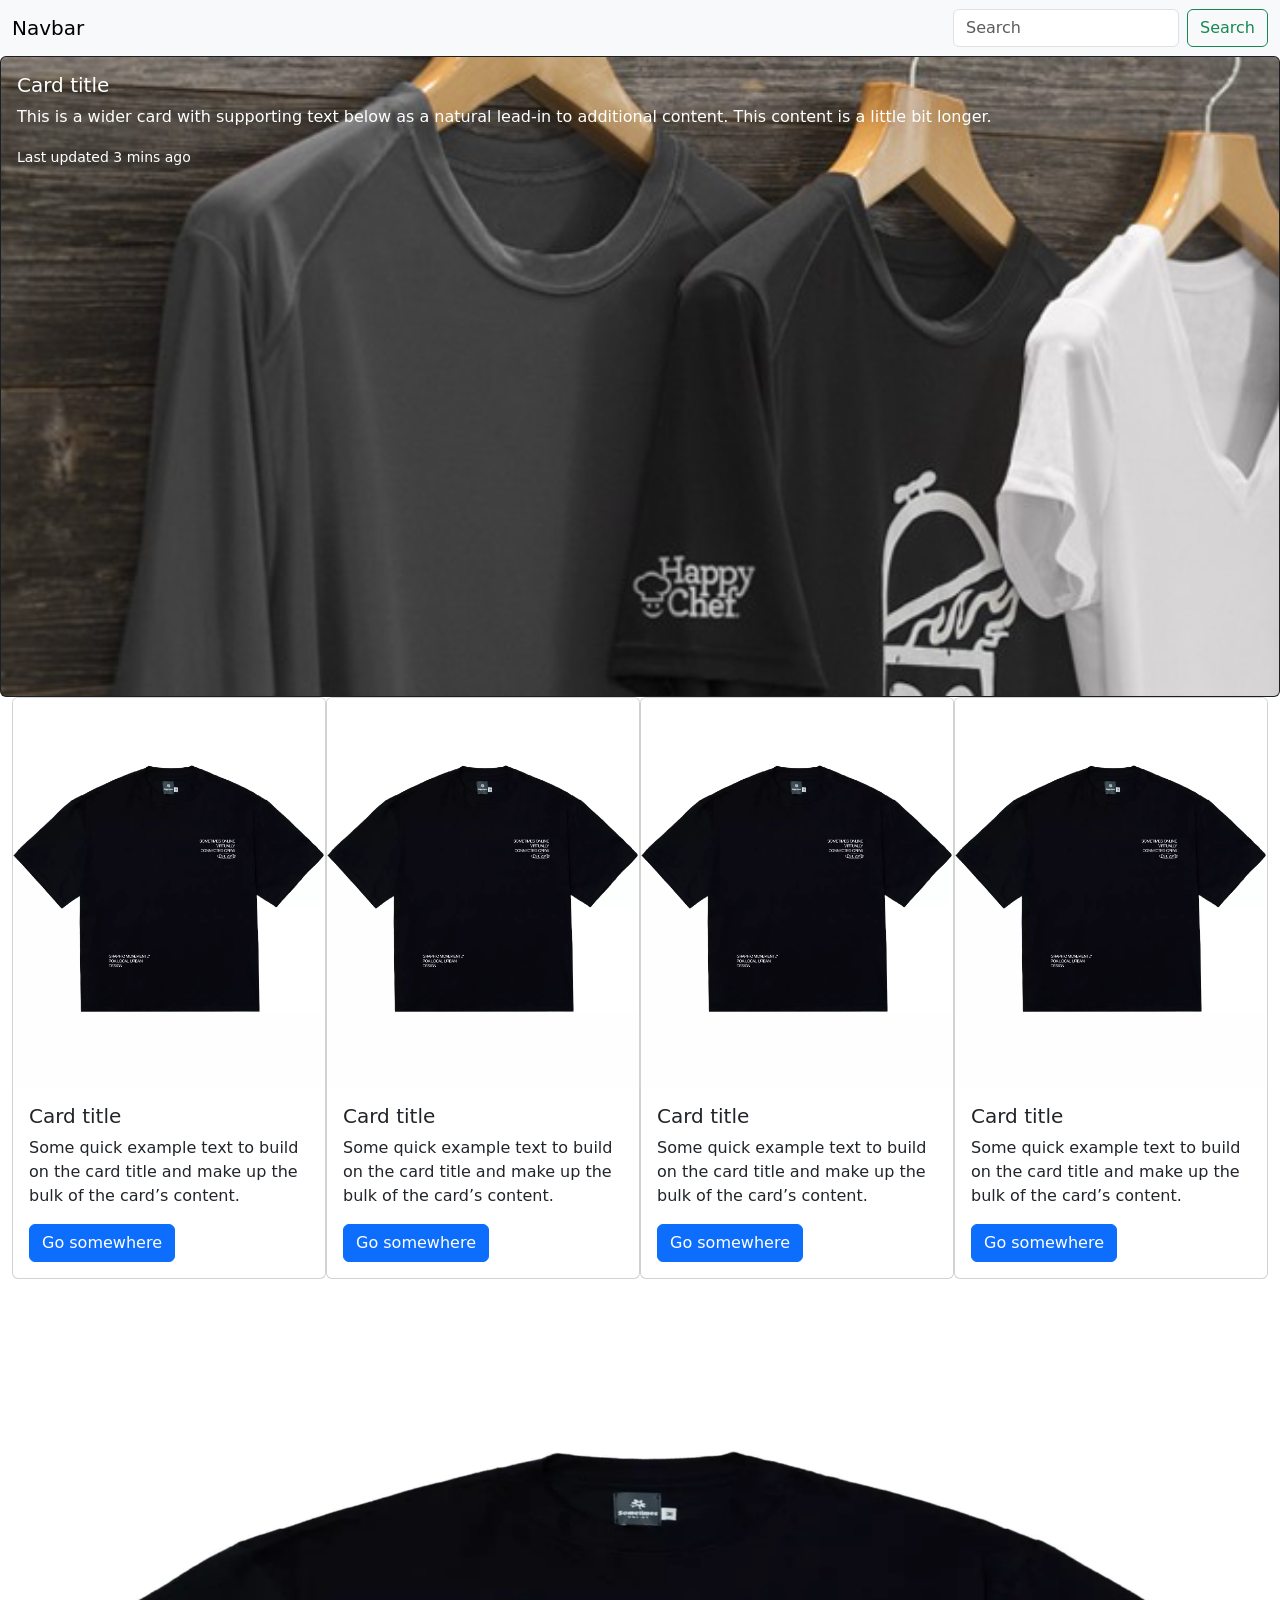
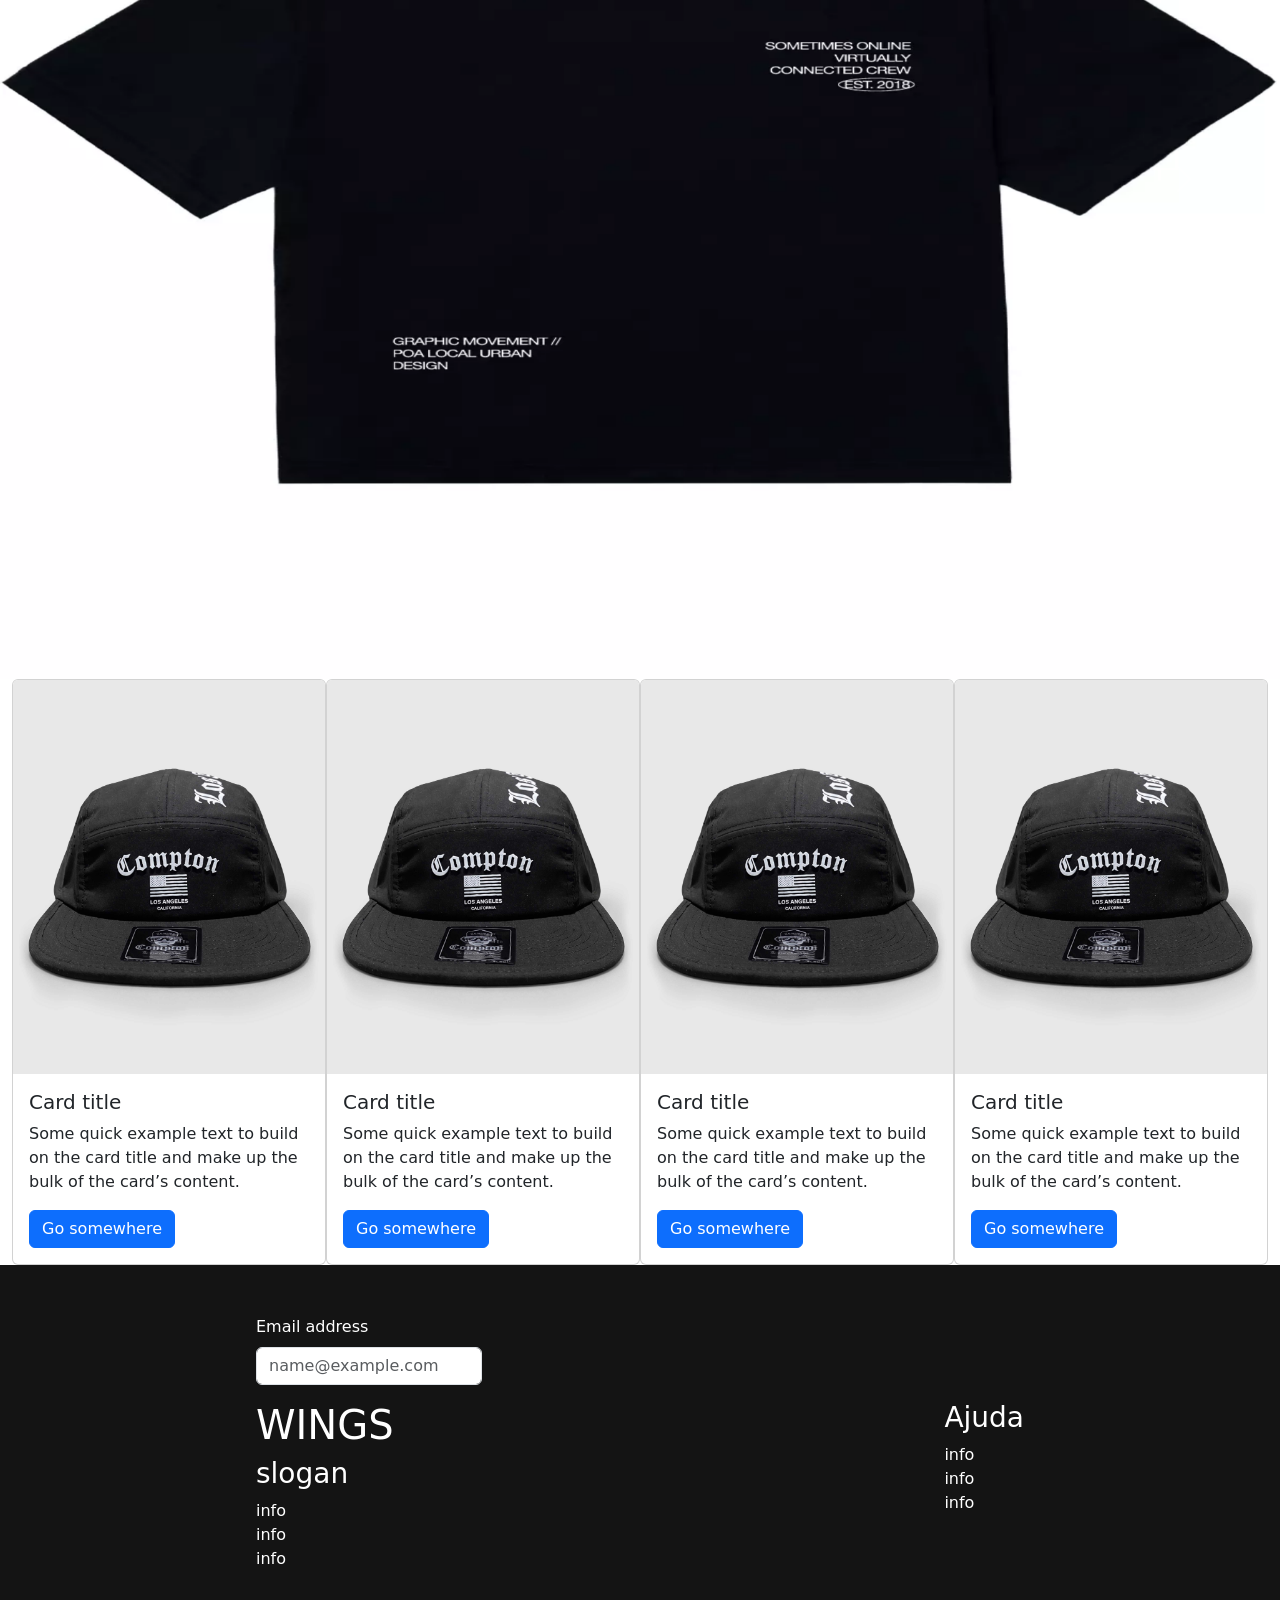
==== index.html @ 53adf004 "Rename html/index.html to index.html" ====
<!DOCTYPE html>
<html lang="pt-br">
<head>
    <meta charset="UTF-8">
    <meta name="viewport" content="width=device-width, initial-scale=1.0">
    <link rel="stylesheet" href="/css/bootstrap.css">
    <link rel="stylesheet" href="/css/styles.css">
    <script src="https://cdn.jsdelivr.net/npm/bootstrap@5.3.3/dist/js/bootstrap.bundle.min.js" defer></script>
    <title>Wings</title>

</head>

<body>

<!--NAVBAR-->
<nav class="navbar bg-body-tertiary">
  <div class="container-fluid">
    <a class="navbar-brand">Navbar</a>
    <form class="d-flex" role="search">
      <input class="form-control me-2" type="search" placeholder="Search" aria-label="Search"/>
      <button class="btn btn-outline-success" type="submit">Search</button>
    </form>
  </div>
</nav>

<main>
<!--BANNER-->
<div class="card text-bg-dark">
  <img src="img/banner.jpg" class="card-img" alt="...">
  <div class="card-img-overlay">
    <h5 class="card-title">Card title</h5>
    <p class="card-text">This is a wider card with supporting text below as a natural lead-in to additional content. This content is a little bit longer.</p>
    <p class="card-text"><small>Last updated 3 mins ago</small></p>
  </div>
</div>

<!--CARDS DOS PRODUTOS-->
<div class="container-fluid">

  <div class="card produto" style="width: 18rem;">
    <img src="img/camiseta.webp" class="card-img-top" alt="...">
    <div class="card-body">
      <h5 class="card-title">Card title</h5>
      <p class="card-text">Some quick example text to build on the card title and make up the bulk of the card’s content.</p>
      <a href="#" class="btn btn-primary">Go somewhere</a>
    </div>
  </div>

  <div class="card produto" style="width: 18rem;">
    <img src="img/camiseta.webp" class="card-img-top" alt="...">
    <div class="card-body">
      <h5 class="card-title">Card title</h5>
      <p class="card-text">Some quick example text to build on the card title and make up the bulk of the card’s content.</p>
      <a href="#" class="btn btn-primary">Go somewhere</a>
    </div>
  </div>

  <div class="card produto" style="width: 18rem;">
    <img src="img/camiseta.webp" class="card-img-top" alt="...">
    <div class="card-body">
      <h5 class="card-title">Card title</h5>
      <p class="card-text">Some quick example text to build on the card title and make up the bulk of the card’s content.</p>
      <a href="#" class="btn btn-primary">Go somewhere</a>
    </div>
  </div>

  <div class="card produto" style="width: 18rem;">
    <img src="img/camiseta.webp" class="card-img-top" alt="...">
    <div class="card-body">
      <h5 class="card-title">Card title</h5>
      <p class="card-text">Some quick example text to build on the card title and make up the bulk of the card’s content.</p>
      <a href="#" class="btn btn-primary">Go somewhere</a>
    </div>
  </div>


</div>

<!--CARROSSEL DE IMAGENS-->
<div id="carouselExampleAutoplaying" class="carousel slide" data-bs-ride="carousel">
  <div class="carousel-inner">
    <div class="carousel-item active">
      <img src="img/camiseta.webp" class="d-block w-100 img-car" alt="...">
    </div>
    <div class="carousel-item">
      <img src="img/camiseta.webp" class="d-block w-100 img-car" alt="...">
    </div>
    <div class="carousel-item">
      <img src="img/camiseta.webp" class="d-block w-100 img-car" alt="...">
    </div>
  </div>
  <button class="carousel-control-prev" type="button" data-bs-target="#carouselExampleAutoplaying" data-bs-slide="prev">
    <span class="carousel-control-prev-icon" aria-hidden="true"></span>
    <span class="visually-hidden">Previous</span>
  </button>
  <button class="carousel-control-next" type="button" data-bs-target="#carouselExampleAutoplaying" data-bs-slide="next">
    <span class="carousel-control-next-icon" aria-hidden="true"></span>
    <span class="visually-hidden">Next</span>
  </button>
</div>

<!--CARDS DOS PRODUTOS-->
<div class="container-fluid">

  <div class="card produto" style="width: 18rem;">
    <img src="img/bone.jpg" class="card-img-top" alt="...">
    <div class="card-body">
      <h5 class="card-title">Card title</h5>
      <p class="card-text">Some quick example text to build on the card title and make up the bulk of the card’s content.</p>
      <a href="#" class="btn btn-primary">Go somewhere</a>
    </div>
  </div>

  <div class="card produto" style="width: 18rem;">
    <img src="img/bone.jpg" class="card-img-top" alt="...">
    <div class="card-body">
      <h5 class="card-title">Card title</h5>
      <p class="card-text">Some quick example text to build on the card title and make up the bulk of the card’s content.</p>
      <a href="#" class="btn btn-primary">Go somewhere</a>
    </div>
  </div>

  <div class="card produto" style="width: 18rem;">
    <img src="img/bone.jpg" class="card-img-top" alt="...">
    <div class="card-body">
      <h5 class="card-title">Card title</h5>
      <p class="card-text">Some quick example text to build on the card title and make up the bulk of the card’s content.</p>
      <a href="#" class="btn btn-primary">Go somewhere</a>
    </div>
  </div>

  <div class="card produto" style="width: 18rem;">
    <img src="img/bone.jpg" class="card-img-top" alt="...">
    <div class="card-body">
      <h5 class="card-title">Card title</h5>
      <p class="card-text">Some quick example text to build on the card title and make up the bulk of the card’s content.</p>
      <a href="#" class="btn btn-primary">Go somewhere</a>
    </div>
  </div>


</div>

</main>

<!--RODAPÉ-->
<footer>
  <div class="footer-container">

    <div class="mb-3 campo-email">
      <label for="exampleFormControlInput1" class="form-label">Email address</label>
      <input type="email" class="form-control" id="exampleFormControlInput1" placeholder="name@example.com">
    </div>
  </div>


  <div class="footer-container">

    <div class="footer-info">
      <h1>WINGS</h1>
      <h3>slogan</h3>
      <ul>
        <li>info</li>
        <li>info</li>
        <li>info</li>
     </ul>
   </div>

    <div class="footer-info">
      <h3>Ajuda</h3>
      <ul>
        <li>info</li>
        <li>info</li>
        <li>info</li>
      </ul>
    </div>
  </div>

</footer>

</body>
</html>
---- css/styles.css ----
body {
    display: flex;
    flex-direction: column;
}

main {
    flex: 1;
}

.container-fluid{
    display: flex;
    flex-wrap: wrap;
    justify-content: center;
}

.produto{
    min-width: 25%;
}

.carousel-inner{
    max-height: 600 px;
}

.img-car{
    width: 100%;
    max-height: 1000px;
}

footer{
    display: flex;
    flex-direction: column;
    background-color: rgb(20, 20, 20);
    color: rgb(255, 255, 255);
    padding: 50px 20%;
}

footer ul{
    list-style: none;
    padding: 0;
}

.footer-container{
    display: flex;
    flex-direction: row;
    justify-content: space-between;
}
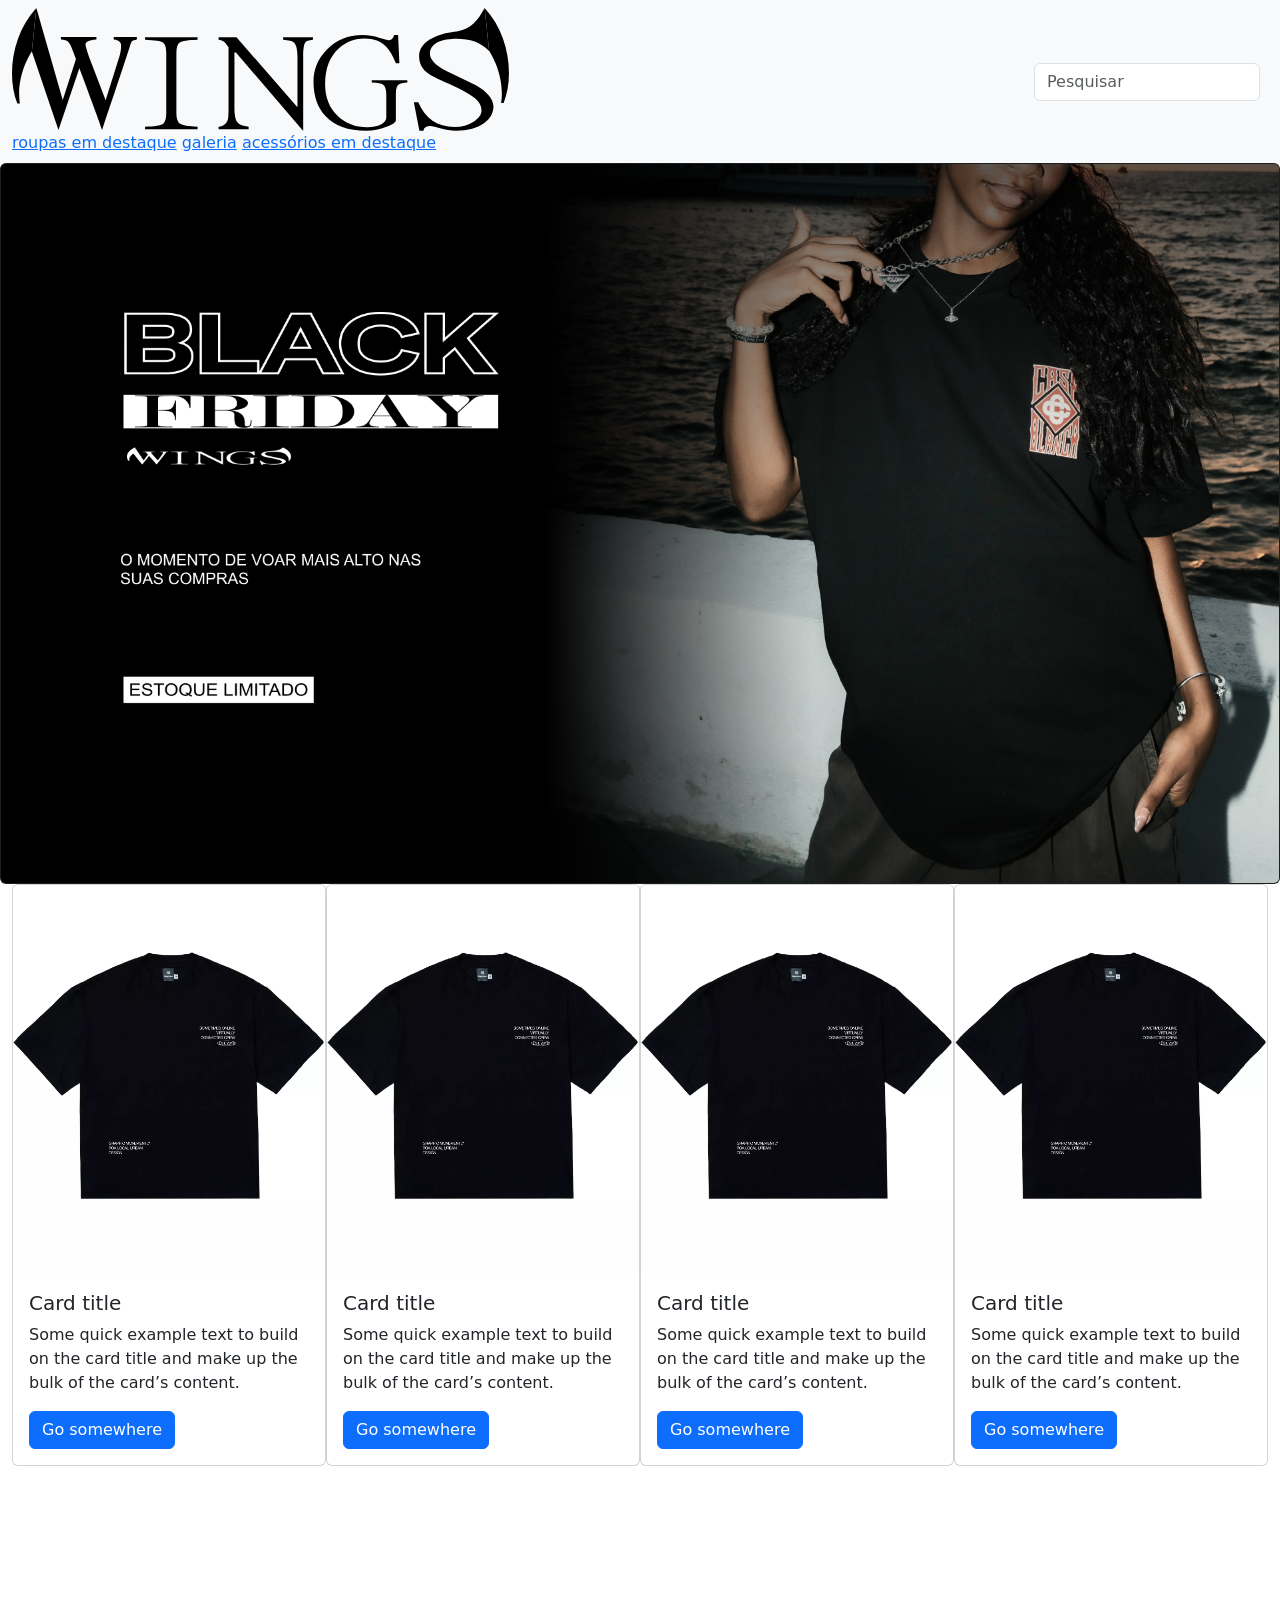
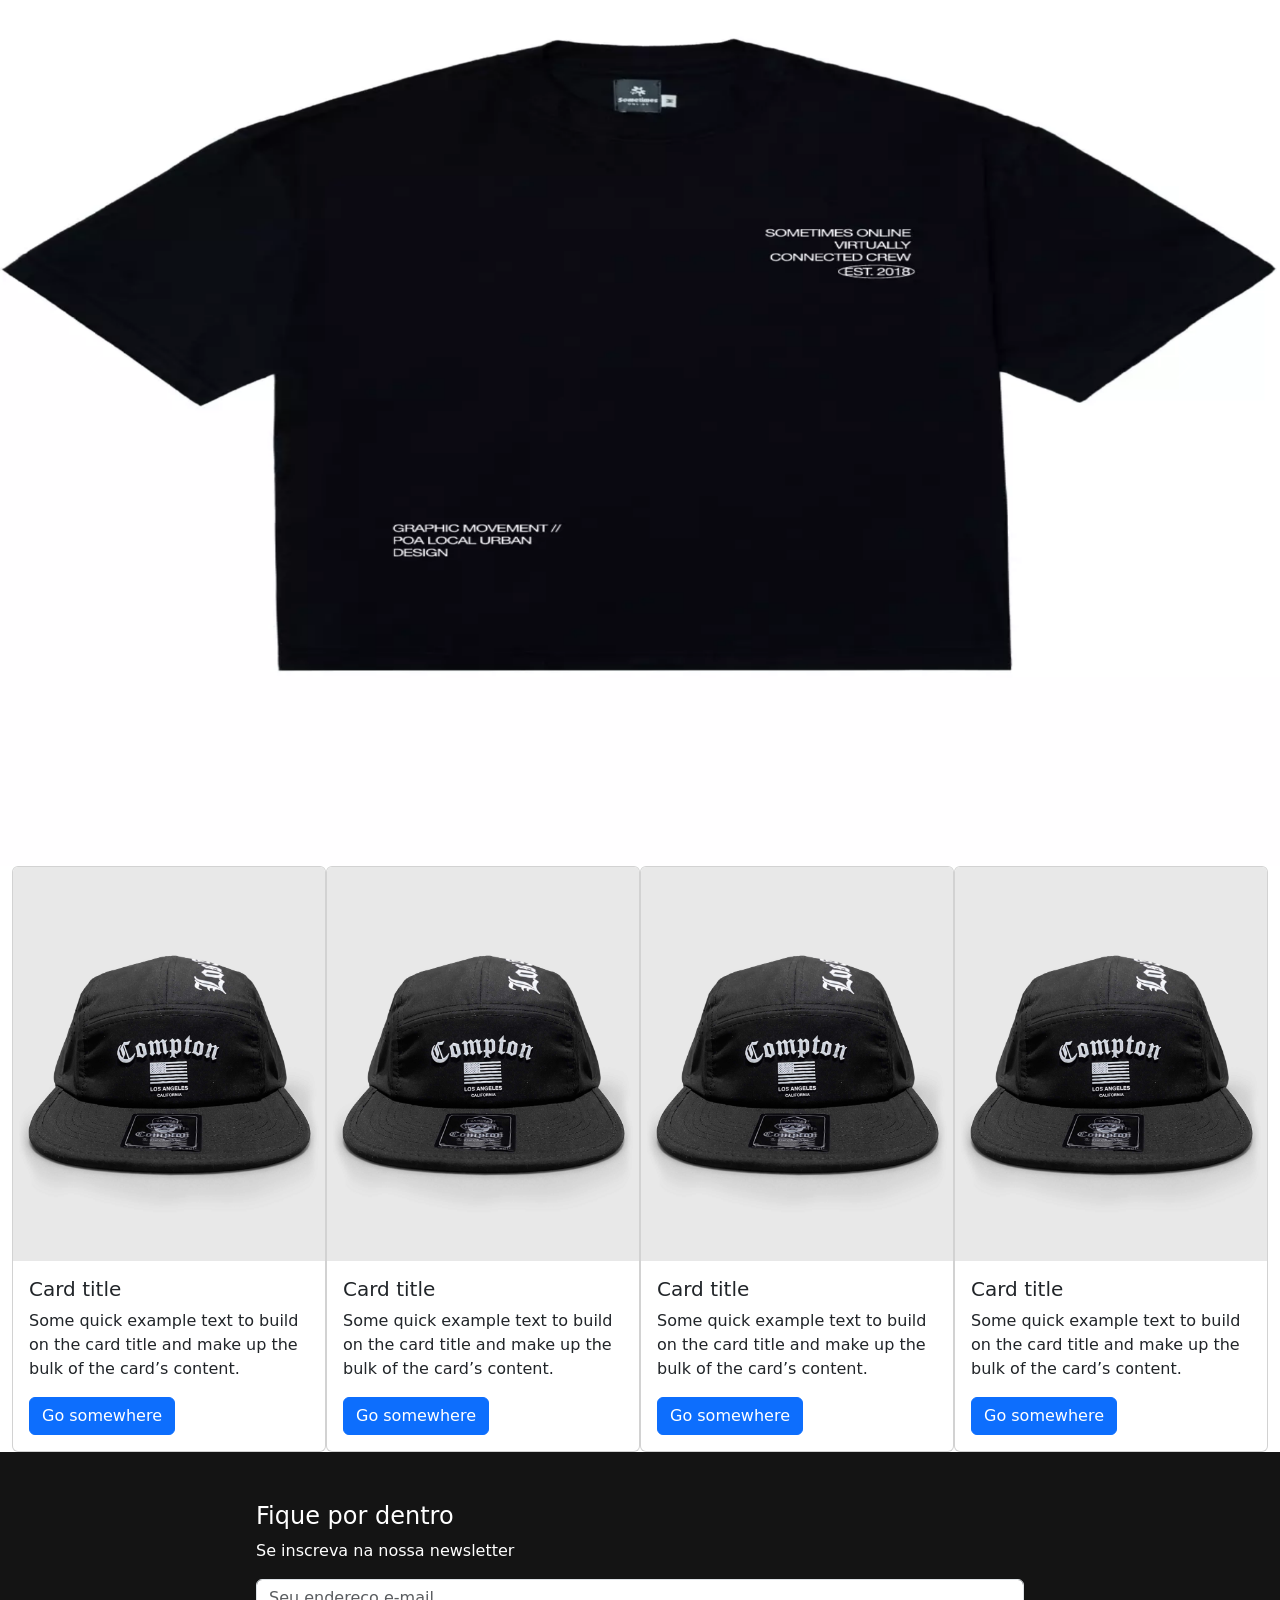
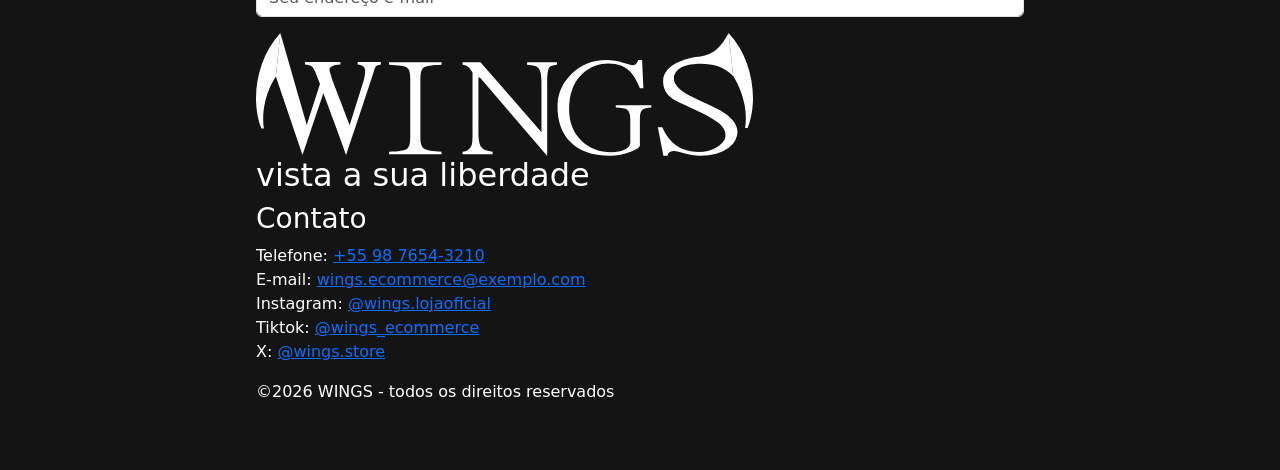
==== commit 904982dd: "Atualização da navbar, banner e rodapé" ====
--- a/index.html
+++ b/index.html
@@ -14,69 +14,81 @@
 
 <!--NAVBAR-->
 <nav class="navbar bg-body-tertiary">
-  <div class="container-fluid">
-    <a class="navbar-brand">Navbar</a>
+
+  <div class="container-fluid container-nav">
+
+    
+    <div class="nav-items">
+      <a href="index.html" class="logo-nav"><img src="img/wings-blogo.svg" alt="logo"></a>
+      <div class="nav-links">
+        <a href="#roupas">roupas em destaque</a>
+        <a href="#galeria">galeria</a>
+        <a href="#acessorios">acessórios em destaque</a>
+      </div>
+    </div>
+
     <form class="d-flex" role="search">
-      <input class="form-control me-2" type="search" placeholder="Search" aria-label="Search"/>
-      <button class="btn btn-outline-success" type="submit">Search</button>
+      <input class="form-control me-2 input-pesquisa" type="search" placeholder="Pesquisar" aria-label="Search"/>
     </form>
   </div>
+  
 </nav>
 
 <main>
+
 <!--BANNER-->
 <div class="card text-bg-dark">
   <img src="img/banner.jpg" class="card-img" alt="...">
   <div class="card-img-overlay">
-    <h5 class="card-title">Card title</h5>
-    <p class="card-text">This is a wider card with supporting text below as a natural lead-in to additional content. This content is a little bit longer.</p>
-    <p class="card-text"><small>Last updated 3 mins ago</small></p>
-  </div>
-</div>
-
-<!--CARDS DOS PRODUTOS-->
-<div class="container-fluid">
-
-  <div class="card produto" style="width: 18rem;">
-    <img src="img/camiseta.webp" class="card-img-top" alt="...">
-    <div class="card-body">
-      <h5 class="card-title">Card title</h5>
-      <p class="card-text">Some quick example text to build on the card title and make up the bulk of the card’s content.</p>
-      <a href="#" class="btn btn-primary">Go somewhere</a>
-    </div>
-  </div>
-
-  <div class="card produto" style="width: 18rem;">
-    <img src="img/camiseta.webp" class="card-img-top" alt="...">
-    <div class="card-body">
-      <h5 class="card-title">Card title</h5>
-      <p class="card-text">Some quick example text to build on the card title and make up the bulk of the card’s content.</p>
-      <a href="#" class="btn btn-primary">Go somewhere</a>
-    </div>
-  </div>
-
-  <div class="card produto" style="width: 18rem;">
-    <img src="img/camiseta.webp" class="card-img-top" alt="...">
-    <div class="card-body">
-      <h5 class="card-title">Card title</h5>
-      <p class="card-text">Some quick example text to build on the card title and make up the bulk of the card’s content.</p>
-      <a href="#" class="btn btn-primary">Go somewhere</a>
-    </div>
-  </div>
-
-  <div class="card produto" style="width: 18rem;">
-    <img src="img/camiseta.webp" class="card-img-top" alt="...">
-    <div class="card-body">
-      <h5 class="card-title">Card title</h5>
-      <p class="card-text">Some quick example text to build on the card title and make up the bulk of the card’s content.</p>
-      <a href="#" class="btn btn-primary">Go somewhere</a>
-    </div>
-  </div>
-
-
-</div>
+  </div>
+</div>
+
+<!--CARDS DAS ROUPAS-->
+<section class="roupas-destaque" id="roupas">
+<div class="container-fluid container-cards">
+
+  <div class="card produto" style="width: 18rem;">
+    <img src="img/camiseta.webp" class="card-img-top" alt="...">
+    <div class="card-body">
+      <h5 class="card-title">Card title</h5>
+      <p class="card-text">Some quick example text to build on the card title and make up the bulk of the card’s content.</p>
+      <a href="#" class="btn btn-primary">Go somewhere</a>
+    </div>
+  </div>
+
+  <div class="card produto" style="width: 18rem;">
+    <img src="img/camiseta.webp" class="card-img-top" alt="...">
+    <div class="card-body">
+      <h5 class="card-title">Card title</h5>
+      <p class="card-text">Some quick example text to build on the card title and make up the bulk of the card’s content.</p>
+      <a href="#" class="btn btn-primary">Go somewhere</a>
+    </div>
+  </div>
+
+  <div class="card produto" style="width: 18rem;">
+    <img src="img/camiseta.webp" class="card-img-top" alt="...">
+    <div class="card-body">
+      <h5 class="card-title">Card title</h5>
+      <p class="card-text">Some quick example text to build on the card title and make up the bulk of the card’s content.</p>
+      <a href="#" class="btn btn-primary">Go somewhere</a>
+    </div>
+  </div>
+
+  <div class="card produto" style="width: 18rem;">
+    <img src="img/camiseta.webp" class="card-img-top" alt="...">
+    <div class="card-body">
+      <h5 class="card-title">Card title</h5>
+      <p class="card-text">Some quick example text to build on the card title and make up the bulk of the card’s content.</p>
+      <a href="#" class="btn btn-primary">Go somewhere</a>
+    </div>
+  </div>
+
+
+</div>
+</section>
 
 <!--CARROSSEL DE IMAGENS-->
+<section class="carrossel" id="galeria">
 <div id="carouselExampleAutoplaying" class="carousel slide" data-bs-ride="carousel">
   <div class="carousel-inner">
     <div class="carousel-item active">
@@ -98,82 +110,90 @@
     <span class="visually-hidden">Next</span>
   </button>
 </div>
-
-<!--CARDS DOS PRODUTOS-->
-<div class="container-fluid">
-
-  <div class="card produto" style="width: 18rem;">
-    <img src="img/bone.jpg" class="card-img-top" alt="...">
-    <div class="card-body">
-      <h5 class="card-title">Card title</h5>
-      <p class="card-text">Some quick example text to build on the card title and make up the bulk of the card’s content.</p>
-      <a href="#" class="btn btn-primary">Go somewhere</a>
-    </div>
-  </div>
-
-  <div class="card produto" style="width: 18rem;">
-    <img src="img/bone.jpg" class="card-img-top" alt="...">
-    <div class="card-body">
-      <h5 class="card-title">Card title</h5>
-      <p class="card-text">Some quick example text to build on the card title and make up the bulk of the card’s content.</p>
-      <a href="#" class="btn btn-primary">Go somewhere</a>
-    </div>
-  </div>
-
-  <div class="card produto" style="width: 18rem;">
-    <img src="img/bone.jpg" class="card-img-top" alt="...">
-    <div class="card-body">
-      <h5 class="card-title">Card title</h5>
-      <p class="card-text">Some quick example text to build on the card title and make up the bulk of the card’s content.</p>
-      <a href="#" class="btn btn-primary">Go somewhere</a>
-    </div>
-  </div>
-
-  <div class="card produto" style="width: 18rem;">
-    <img src="img/bone.jpg" class="card-img-top" alt="...">
-    <div class="card-body">
-      <h5 class="card-title">Card title</h5>
-      <p class="card-text">Some quick example text to build on the card title and make up the bulk of the card’s content.</p>
-      <a href="#" class="btn btn-primary">Go somewhere</a>
-    </div>
-  </div>
-
-
-</div>
+</section>
+
+<!--CARDS DOS ACESSÓRIOS-->
+<section class="acessórios-destaque" id="acessorios">
+<div class="container-fluid container-cards">
+
+  <div class="card produto" style="width: 18rem;">
+    <img src="img/bone.jpg" class="card-img-top" alt="...">
+    <div class="card-body">
+      <h5 class="card-title">Card title</h5>
+      <p class="card-text">Some quick example text to build on the card title and make up the bulk of the card’s content.</p>
+      <a href="#" class="btn btn-primary">Go somewhere</a>
+    </div>
+  </div>
+
+  <div class="card produto" style="width: 18rem;">
+    <img src="img/bone.jpg" class="card-img-top" alt="...">
+    <div class="card-body">
+      <h5 class="card-title">Card title</h5>
+      <p class="card-text">Some quick example text to build on the card title and make up the bulk of the card’s content.</p>
+      <a href="#" class="btn btn-primary">Go somewhere</a>
+    </div>
+  </div>
+
+  <div class="card produto" style="width: 18rem;">
+    <img src="img/bone.jpg" class="card-img-top" alt="...">
+    <div class="card-body">
+      <h5 class="card-title">Card title</h5>
+      <p class="card-text">Some quick example text to build on the card title and make up the bulk of the card’s content.</p>
+      <a href="#" class="btn btn-primary">Go somewhere</a>
+    </div>
+  </div>
+
+  <div class="card produto" style="width: 18rem;">
+    <img src="img/bone.jpg" class="card-img-top" alt="...">
+    <div class="card-body">
+      <h5 class="card-title">Card title</h5>
+      <p class="card-text">Some quick example text to build on the card title and make up the bulk of the card’s content.</p>
+      <a href="#" class="btn btn-primary">Go somewhere</a>
+    </div>
+  </div>
+
+
+</div>
+</section>
 
 </main>
 
 <!--RODAPÉ-->
 <footer>
-  <div class="footer-container">
+  <div class="footer-container1" id="rodape">
+
+    <div class="footer-info">
+      <h4>Fique por dentro</h4>
+      <p>Se inscreva na nossa newsletter</p>
+    </div>
 
     <div class="mb-3 campo-email">
-      <label for="exampleFormControlInput1" class="form-label">Email address</label>
-      <input type="email" class="form-control" id="exampleFormControlInput1" placeholder="name@example.com">
-    </div>
-  </div>
-
-
-  <div class="footer-container">
+      <input type="email" class="form-control input-email" id="exampleFormControlInput1" placeholder="Seu endereço e-mail">
+    </div>
+  </div>
+
+
+  <div class="footer-container2">
 
     <div class="footer-info">
-      <h1>WINGS</h1>
-      <h3>slogan</h3>
-      <ul>
-        <li>info</li>
-        <li>info</li>
-        <li>info</li>
-     </ul>
+      <img src="img/wings-wlogo.svg" alt="logo" class="logo-footer">
+      <h2 class="footer-slogan">vista a sua liberdade</h2>
    </div>
 
     <div class="footer-info">
-      <h3>Ajuda</h3>
-      <ul>
-        <li>info</li>
-        <li>info</li>
-        <li>info</li>
+      <h3>Contato</h3>
+      <ul class="lista-contato">
+        <li>Telefone: <a href="#rodape">+55 98 7654-3210</a></li>
+        <li>E-mail: <a href="#rodape">wings.ecommerce@exemplo.com</a></li>
+        <li>Instagram: <a href="#rodape">@wings.lojaoficial</a></li>
+        <li>Tiktok: <a href="#rodape">@wings_ecommerce</a></li>
+        <li>X: <a href="#rodape">@wings.store</a></li>
       </ul>
     </div>
+  </div>
+
+  <div class="footer-container3">
+    <p> &copy;2026 WINGS - todos os direitos reservados</p>
   </div>
 
 </footer>
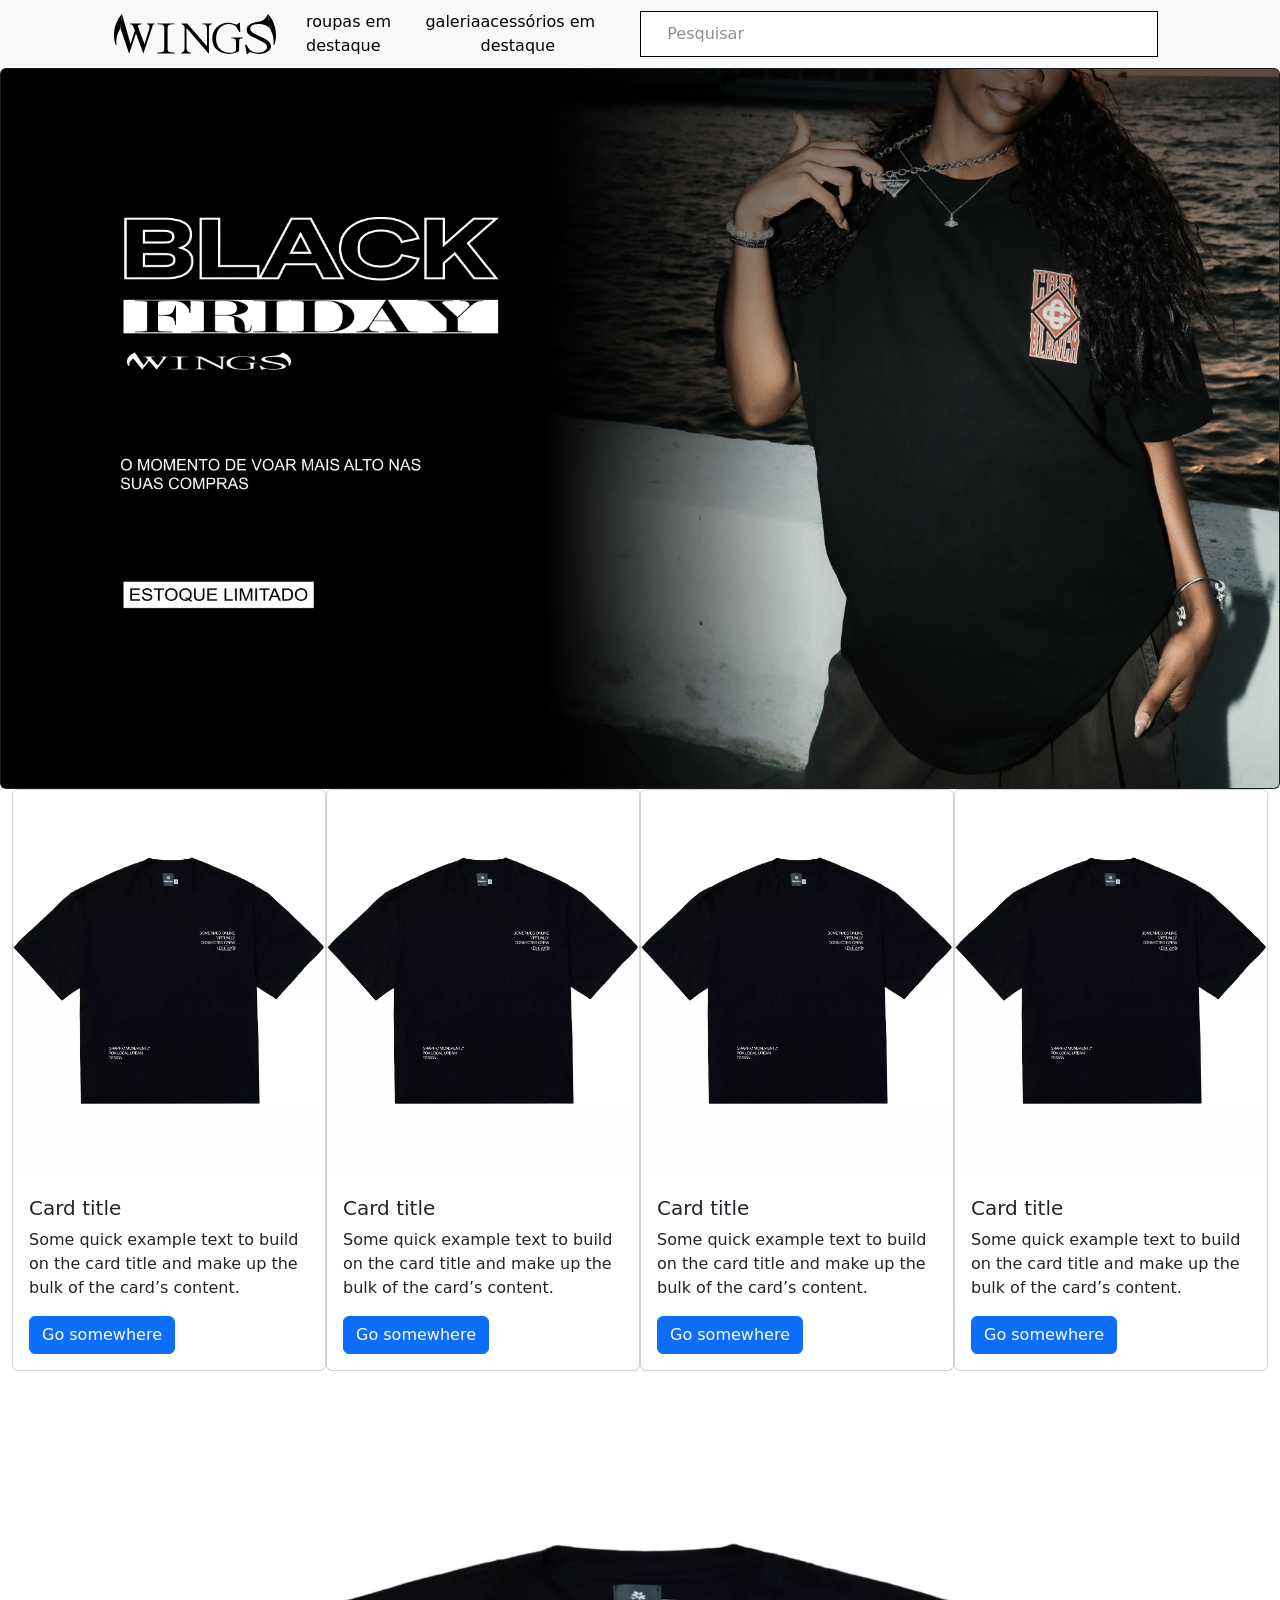
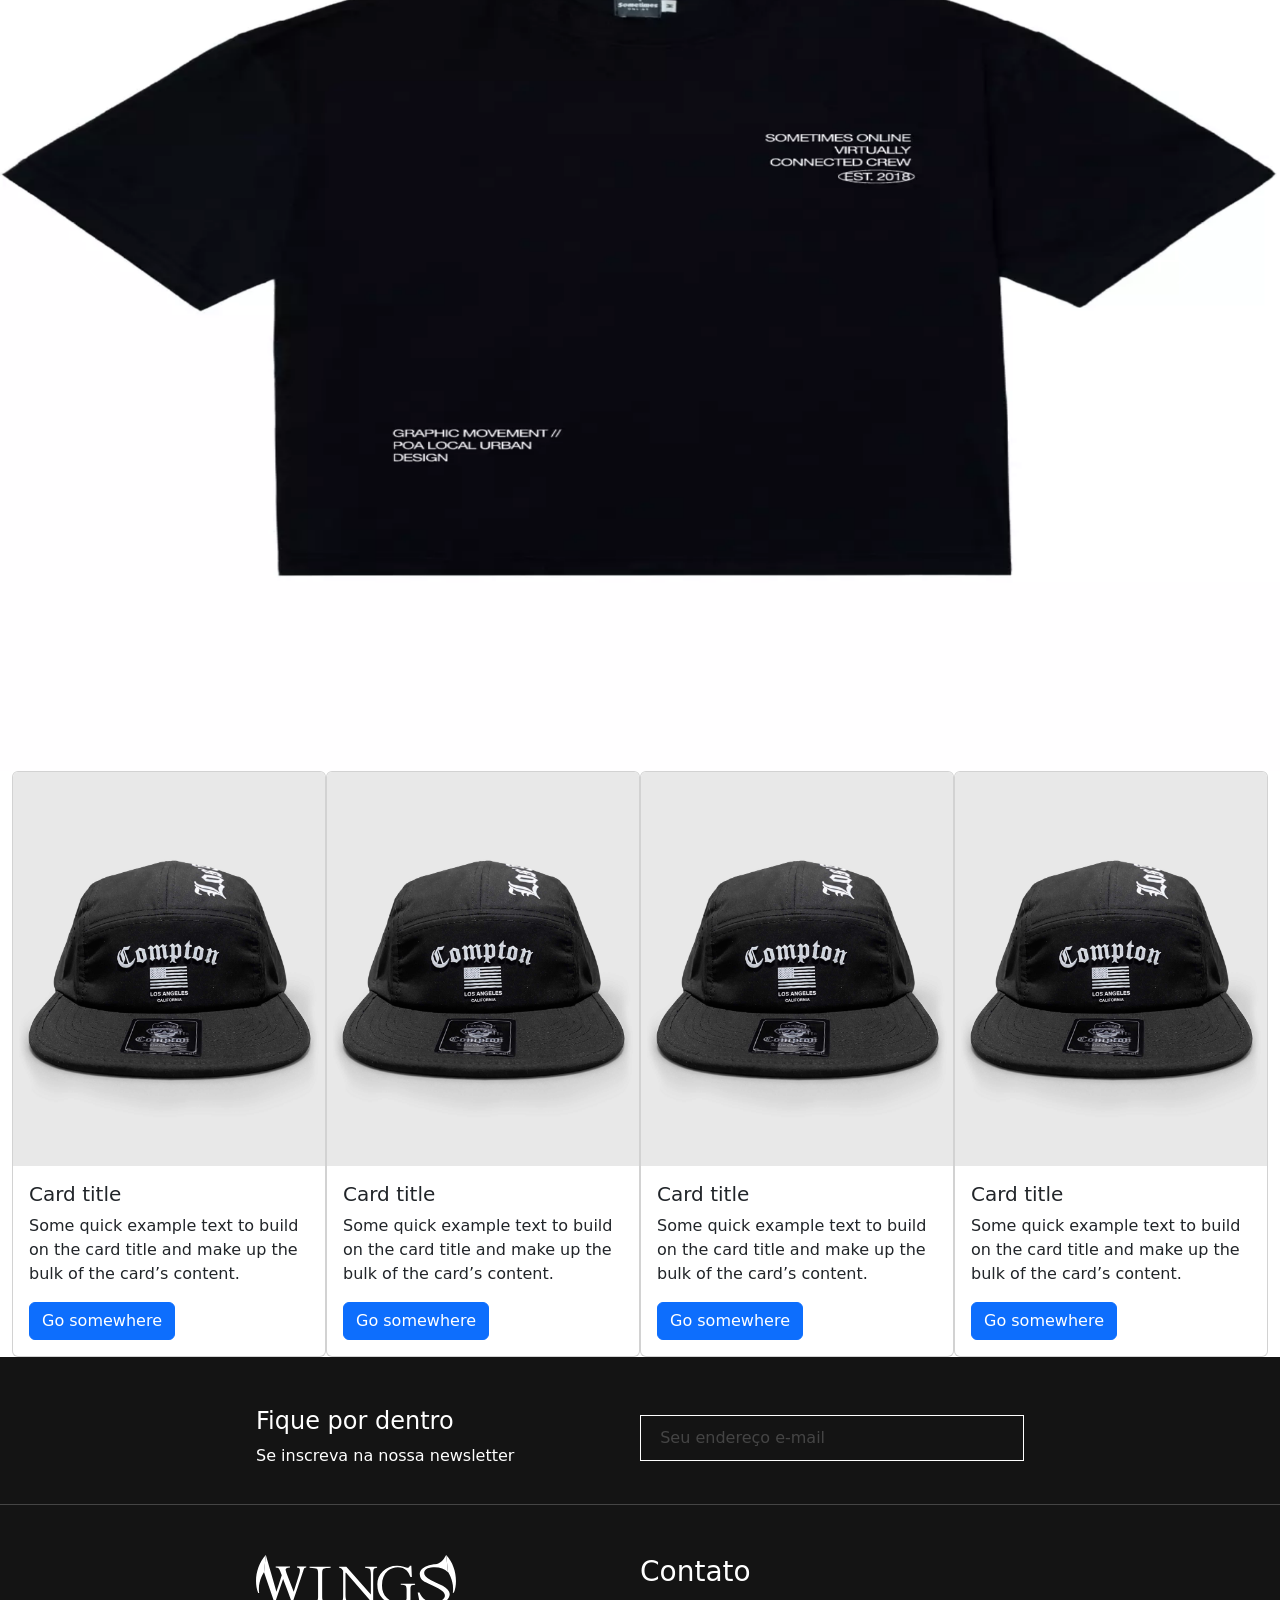
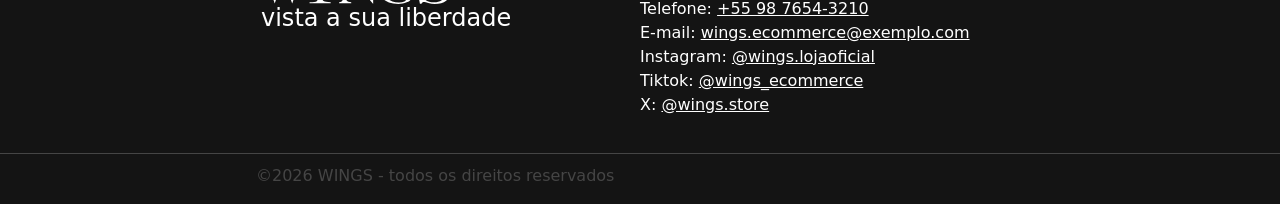
==== commit 93e3dae7: "Fix HTML encoding issues in index.html" ====
--- a/index.html
+++ b/index.html
@@ -3,8 +3,8 @@
 <head>
     <meta charset="UTF-8">
     <meta name="viewport" content="width=device-width, initial-scale=1.0">
-    <link rel="stylesheet" href="/css/bootstrap.css">
-    <link rel="stylesheet" href="/css/styles.css">
+    <link rel="stylesheet" href="css/bootstrap.css">
+    <link rel="stylesheet" href="css/styles.css">
     <script src="https://cdn.jsdelivr.net/npm/bootstrap@5.3.3/dist/js/bootstrap.bundle.min.js" defer></script>
     <title>Wings</title>
 
--- a/css/styles.css
+++ b/css/styles.css
@@ -7,7 +7,63 @@
     flex: 1;
 }
 
-.container-fluid{
+.navbar{
+    padding: 10px 8%;
+}
+
+.logo-nav{
+    height: 40px;
+}
+
+.container-nav{
+    display: flex;
+    flex-direction: row;
+    justify-content: space-between;
+}
+
+.navbar form{
+    min-width: 50%;
+}
+
+.input-pesquisa{
+    background-color: #FFFF;
+    color: #000000;
+    border: solid 1px #000000;
+    border-radius: 0px;
+    padding: 10px 5%;
+}
+
+.input-pesquisa::placeholder{
+    color: #8f8f8f
+}
+
+.logo-nav img{
+    height: 100%;
+    margin: 0px 30px 0px 0px;
+}
+
+.nav-items{
+    display: flex;
+    flex-direction: row;
+    flex-wrap: wrap;
+    align-items: center;
+    justify-content:left;
+    width: 50%;
+}
+
+.nav-links{
+    display: flex;
+    flex-direction: row;
+    justify-content: space-between;
+    width: 60%;
+}
+
+.nav-links a{
+    color: #000000;
+    text-decoration: none;
+}
+
+.container-cards{
     display: flex;
     flex-wrap: wrap;
     justify-content: center;
@@ -29,9 +85,8 @@
 footer{
     display: flex;
     flex-direction: column;
-    background-color: rgb(20, 20, 20);
-    color: rgb(255, 255, 255);
-    padding: 50px 20%;
+    background-color: #141414;
+    color:#FFFF;
 }
 
 footer ul{
@@ -39,8 +94,67 @@
     padding: 0;
 }
 
-.footer-container{
+.footer-container1{
     display: flex;
     flex-direction: row;
+    flex-wrap: wrap;
     justify-content: space-between;
-}+    width: 100%;
+    padding: 50px 20% 20px 20%;
+    border-bottom: solid 1px #454545;
+}
+
+.footer-info{
+    width: 50%;
+    min-width: 240px;
+}
+
+.campo-email{
+    display: flex;
+    flex-direction: column;
+    justify-content: center;
+    width: 50%;
+    min-width: 240px;
+}
+
+.footer-container2{
+    display: flex;
+    flex-direction: row;
+    flex-wrap: wrap;
+    justify-content: space-between;
+    width: 100%;
+    padding: 50px 20% 20px 20%;
+    border-bottom: solid 1px #454545;
+}
+
+.logo-footer{
+    width: 200px;
+}
+
+.footer-slogan{
+    font-weight: lighter;
+    font-size: 24px;
+    padding-left: 5px;
+}
+
+.lista-contato a{
+    color: #FFFF;
+}
+
+.footer-container3{
+    width: 100%;
+    padding: 10px 20% 0px;
+    color: #454545;
+}
+
+.input-email{
+    background-color: #141414;
+    color: #FFFF;
+    border: solid 1px #FFFF;
+    border-radius: 0px;
+    padding: 10px 5%;
+}
+
+.input-email::placeholder{
+    color: #454545
+}
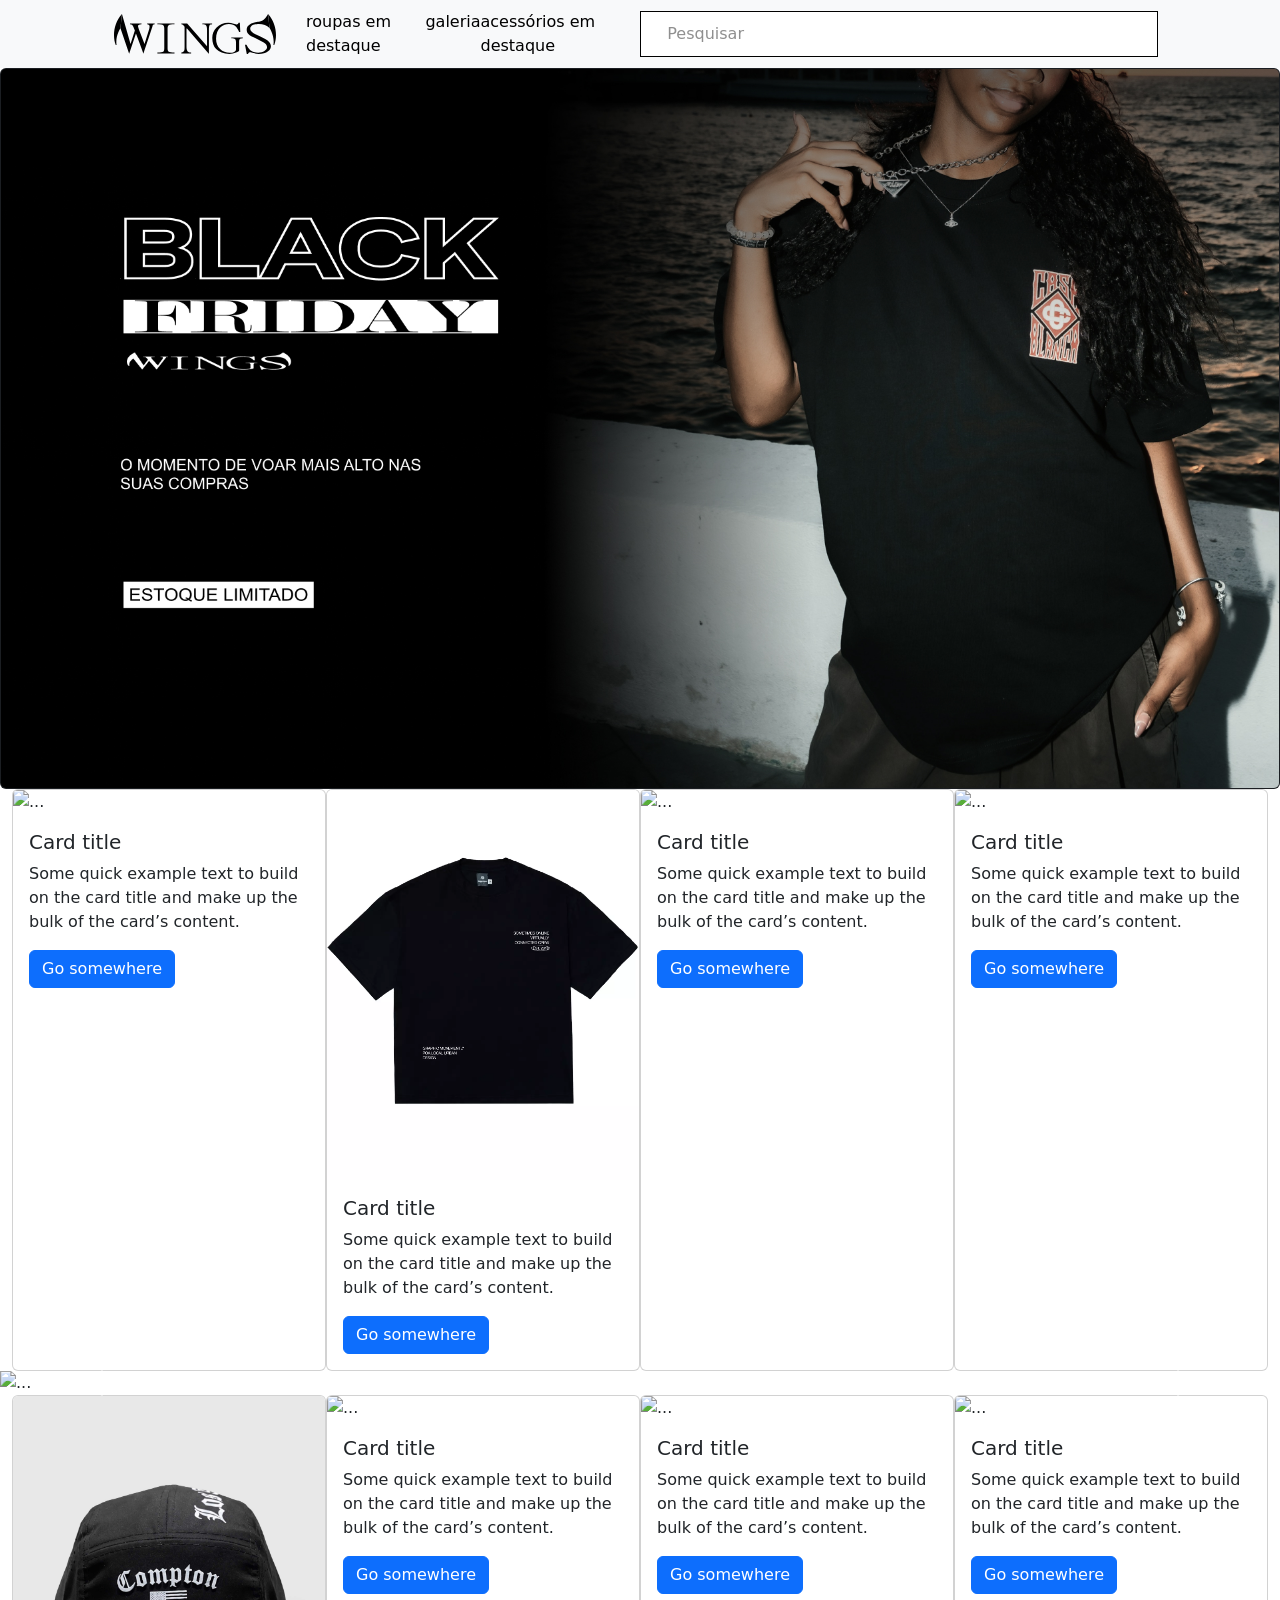
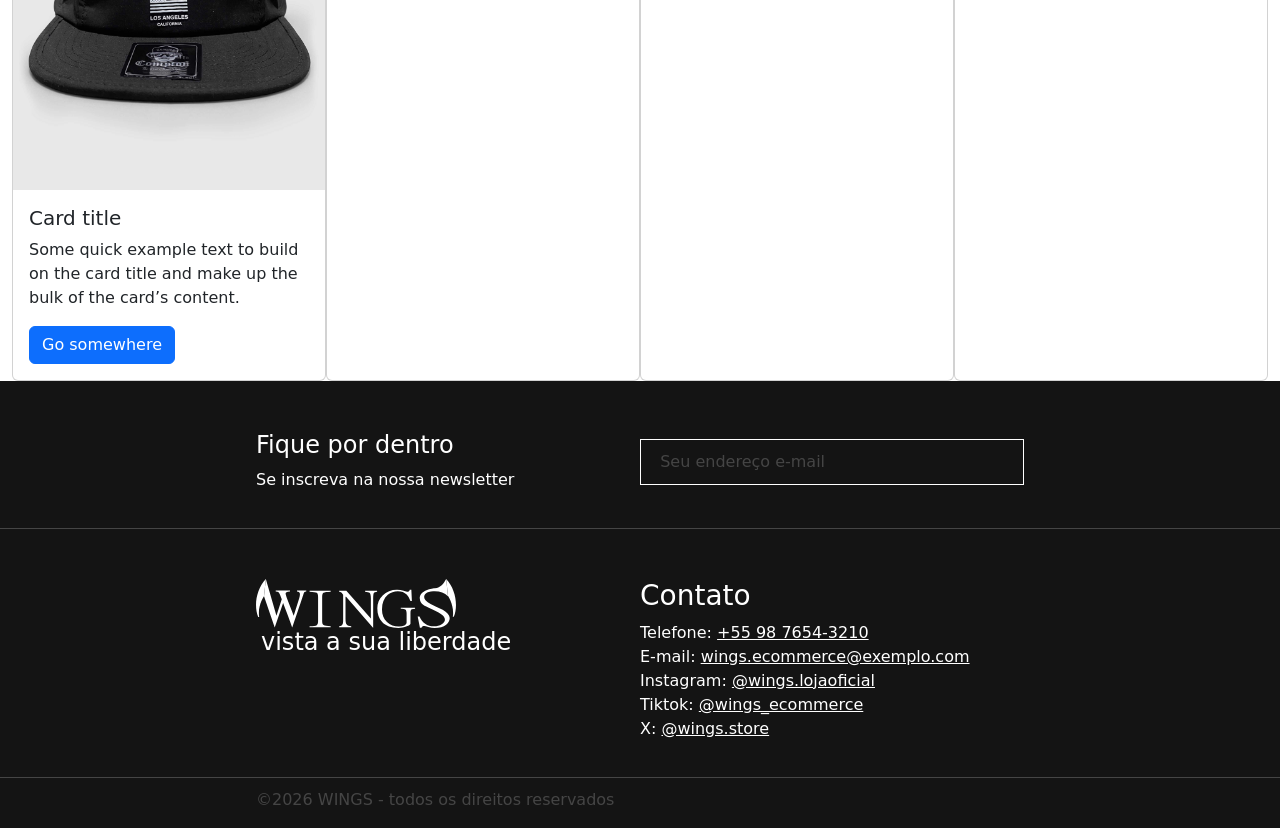
==== commit 417a082f: "adicionar novas imagens e produtos Updated product images and added new items to the clothing and ac" ====
--- a/index.html
+++ b/index.html
@@ -3,8 +3,8 @@
 <head>
     <meta charset="UTF-8">
     <meta name="viewport" content="width=device-width, initial-scale=1.0">
-    <link rel="stylesheet" href="css/bootstrap.css">
-    <link rel="stylesheet" href="css/styles.css">
+    <link rel="stylesheet" href="/css/bootstrap.css">
+    <link rel="stylesheet" href="/css/styles.css">
     <script src="https://cdn.jsdelivr.net/npm/bootstrap@5.3.3/dist/js/bootstrap.bundle.min.js" defer></script>
     <title>Wings</title>
 
@@ -48,6 +48,15 @@
 <div class="container-fluid container-cards">
 
   <div class="card produto" style="width: 18rem;">
+    <img src="img/calcas.jpg" class="card-img-top" alt="...">
+    <div class="card-body">
+      <h5 class="card-title">Card title</h5>
+      <p class="card-text">Some quick example text to build on the card title and make up the bulk of the card’s content.</p>
+      <a href="#" class="btn btn-primary">Go somewhere</a>
+    </div>
+  </div>
+
+  <div class="card produto" style="width: 18rem;">
     <img src="img/camiseta.webp" class="card-img-top" alt="...">
     <div class="card-body">
       <h5 class="card-title">Card title</h5>
@@ -57,25 +66,16 @@
   </div>
 
   <div class="card produto" style="width: 18rem;">
-    <img src="img/camiseta.webp" class="card-img-top" alt="...">
-    <div class="card-body">
-      <h5 class="card-title">Card title</h5>
-      <p class="card-text">Some quick example text to build on the card title and make up the bulk of the card’s content.</p>
-      <a href="#" class="btn btn-primary">Go somewhere</a>
-    </div>
-  </div>
-
-  <div class="card produto" style="width: 18rem;">
-    <img src="img/camiseta.webp" class="card-img-top" alt="...">
-    <div class="card-body">
-      <h5 class="card-title">Card title</h5>
-      <p class="card-text">Some quick example text to build on the card title and make up the bulk of the card’s content.</p>
-      <a href="#" class="btn btn-primary">Go somewhere</a>
-    </div>
-  </div>
-
-  <div class="card produto" style="width: 18rem;">
-    <img src="img/camiseta.webp" class="card-img-top" alt="...">
+    <img src="img/shorts.jpg" class="card-img-top" alt="...">
+    <div class="card-body">
+      <h5 class="card-title">Card title</h5>
+      <p class="card-text">Some quick example text to build on the card title and make up the bulk of the card’s content.</p>
+      <a href="#" class="btn btn-primary">Go somewhere</a>
+    </div>
+  </div>
+
+  <div class="card produto" style="width: 18rem;">
+    <img src="img/camiseta2.webp" class="card-img-top" alt="...">
     <div class="card-body">
       <h5 class="card-title">Card title</h5>
       <p class="card-text">Some quick example text to build on the card title and make up the bulk of the card’s content.</p>
@@ -92,13 +92,13 @@
 <div id="carouselExampleAutoplaying" class="carousel slide" data-bs-ride="carousel">
   <div class="carousel-inner">
     <div class="carousel-item active">
-      <img src="img/camiseta.webp" class="d-block w-100 img-car" alt="...">
+      <img src="img/galeria-img1.png" class="d-block w-100 img-car" alt="...">
     </div>
     <div class="carousel-item">
-      <img src="img/camiseta.webp" class="d-block w-100 img-car" alt="...">
+      <img src="img/galeria-img2.png" class="d-block w-100 img-car" alt="...">
     </div>
     <div class="carousel-item">
-      <img src="img/camiseta.webp" class="d-block w-100 img-car" alt="...">
+      <img src="img/galeria-img3.png" class="d-block w-100 img-car" alt="...">
     </div>
   </div>
   <button class="carousel-control-prev" type="button" data-bs-target="#carouselExampleAutoplaying" data-bs-slide="prev">
@@ -116,42 +116,41 @@
 <section class="acessórios-destaque" id="acessorios">
 <div class="container-fluid container-cards">
 
-  <div class="card produto" style="width: 18rem;">
-    <img src="img/bone.jpg" class="card-img-top" alt="...">
-    <div class="card-body">
-      <h5 class="card-title">Card title</h5>
-      <p class="card-text">Some quick example text to build on the card title and make up the bulk of the card’s content.</p>
-      <a href="#" class="btn btn-primary">Go somewhere</a>
-    </div>
-  </div>
-
-  <div class="card produto" style="width: 18rem;">
-    <img src="img/bone.jpg" class="card-img-top" alt="...">
-    <div class="card-body">
-      <h5 class="card-title">Card title</h5>
-      <p class="card-text">Some quick example text to build on the card title and make up the bulk of the card’s content.</p>
-      <a href="#" class="btn btn-primary">Go somewhere</a>
-    </div>
-  </div>
-
-  <div class="card produto" style="width: 18rem;">
-    <img src="img/bone.jpg" class="card-img-top" alt="...">
-    <div class="card-body">
-      <h5 class="card-title">Card title</h5>
-      <p class="card-text">Some quick example text to build on the card title and make up the bulk of the card’s content.</p>
-      <a href="#" class="btn btn-primary">Go somewhere</a>
-    </div>
-  </div>
-
-  <div class="card produto" style="width: 18rem;">
-    <img src="img/bone.jpg" class="card-img-top" alt="...">
-    <div class="card-body">
-      <h5 class="card-title">Card title</h5>
-      <p class="card-text">Some quick example text to build on the card title and make up the bulk of the card’s content.</p>
-      <a href="#" class="btn btn-primary">Go somewhere</a>
-    </div>
-  </div>
-
+    <div class="card produto" style="width: 18rem;">
+      <img src="img/bone.jpg" class="card-img-top" alt="...">
+      <div class="card-body">
+        <h5 class="card-title">Card title</h5>
+        <p class="card-text">Some quick example text to build on the card title and make up the bulk of the card’s content.</p>
+        <a href="#" class="btn btn-primary">Go somewhere</a>
+      </div>
+    </div>
+
+    <div class="card produto" style="width: 18rem;">
+      <img src="img/touca.jpg" class="card-img-top" alt="...">
+      <div class="card-body">
+        <h5 class="card-title">Card title</h5>
+        <p class="card-text">Some quick example text to build on the card title and make up the bulk of the card’s content.</p>
+        <a href="#" class="btn btn-primary">Go somewhere</a>
+      </div>
+    </div>
+
+    <div class="card produto" style="width: 18rem;">
+      <img src="img/cinto.png" class="card-img-top" alt="...">
+      <div class="card-body">
+        <h5 class="card-title">Card title</h5>
+        <p class="card-text">Some quick example text to build on the card title and make up the bulk of the card’s content.</p>
+        <a href="#" class="btn btn-primary">Go somewhere</a>
+      </div>
+    </div>
+
+    <div class="card produto" style="width: 18rem;">
+      <img src="img/aneis.png" class="card-img-top" alt="...">
+      <div class="card-body">
+        <h5 class="card-title">Card title</h5>
+        <p class="card-text">Some quick example text to build on the card title and make up the bulk of the card’s content.</p>
+        <a href="#" class="btn btn-primary">Go somewhere</a>
+    </div>
+    </div>
 
 </div>
 </section>
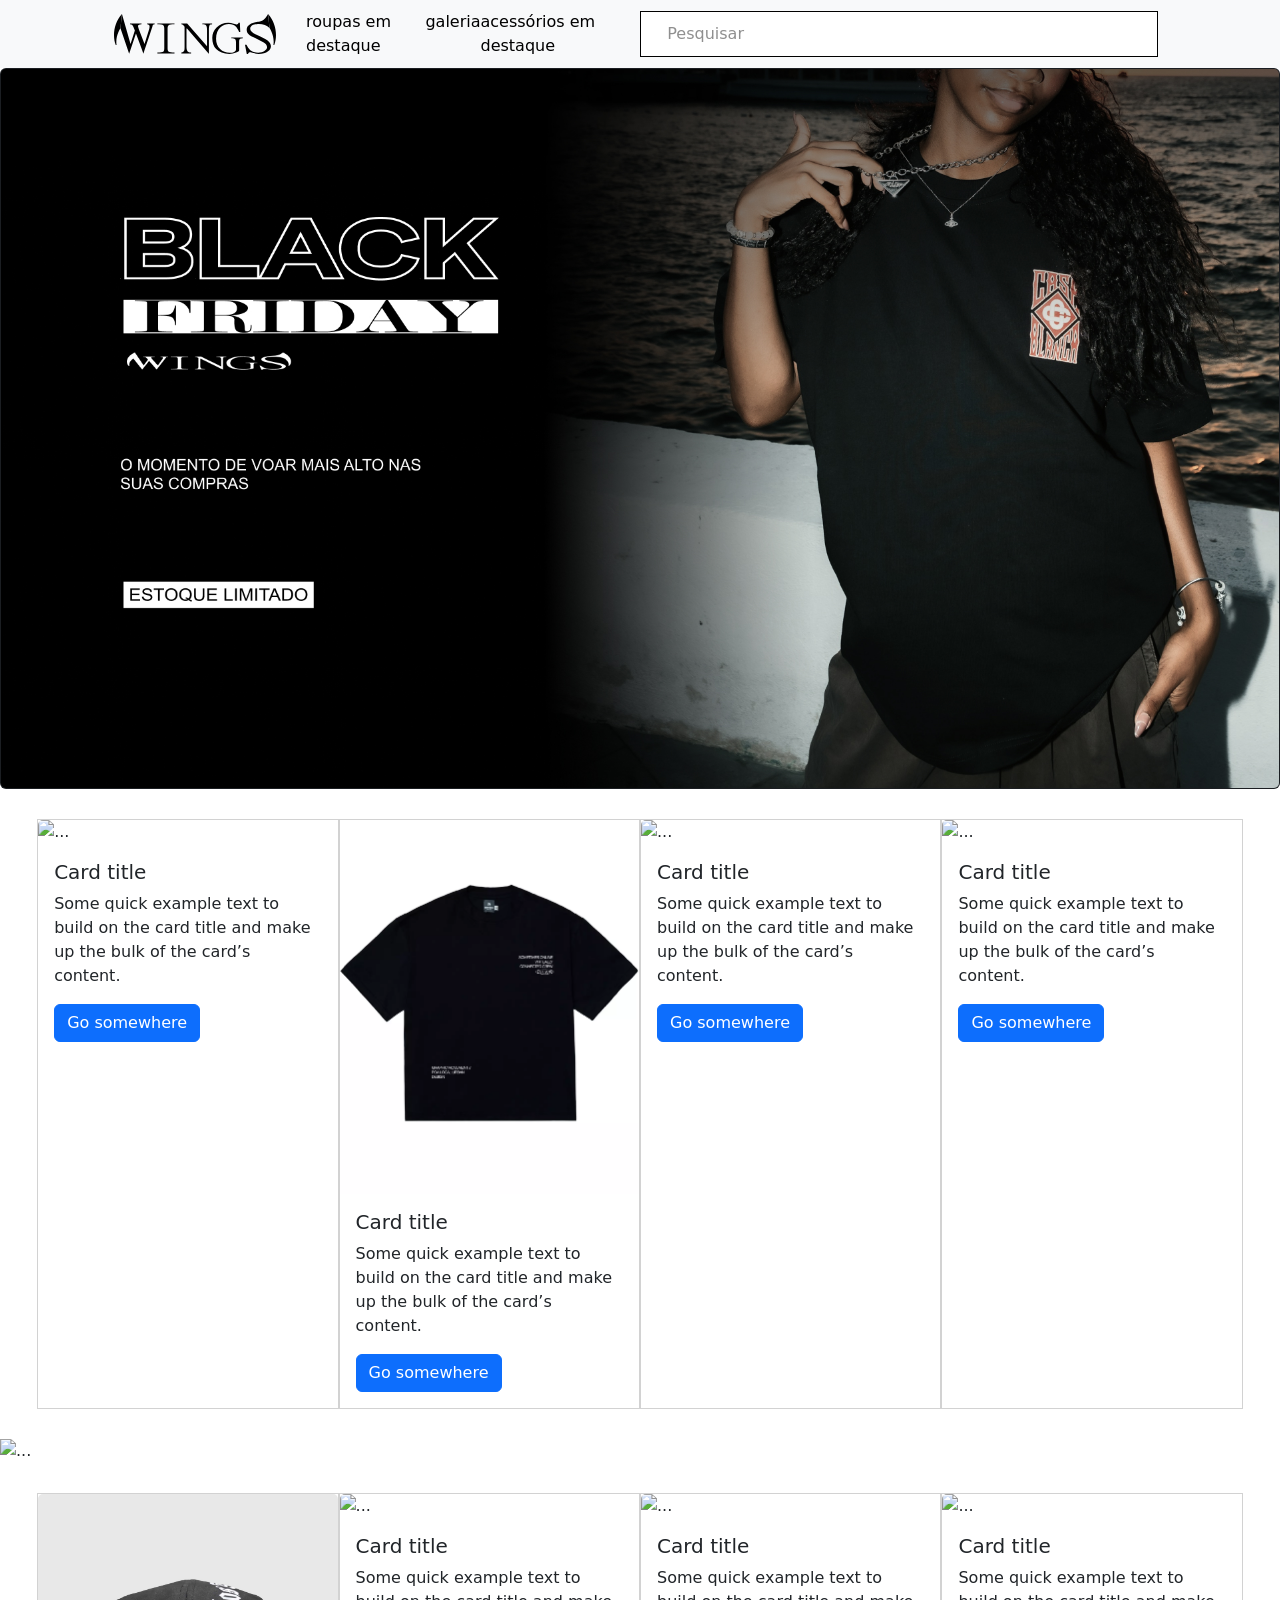
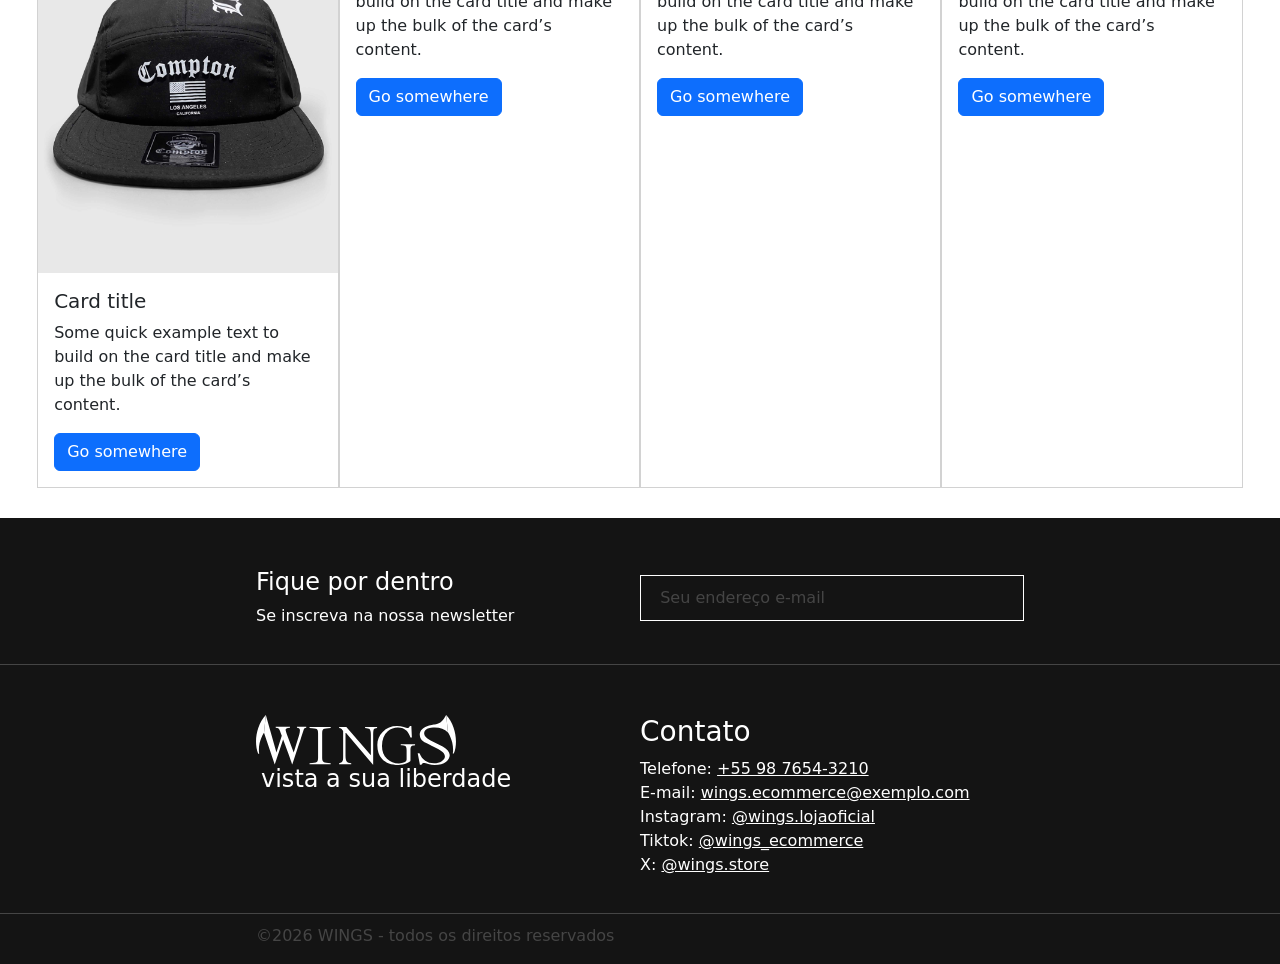
==== commit a6bd0f61: "Fix HTML encoding issues in index.html" ====
--- a/index.html
+++ b/index.html
@@ -3,8 +3,8 @@
 <head>
     <meta charset="UTF-8">
     <meta name="viewport" content="width=device-width, initial-scale=1.0">
-    <link rel="stylesheet" href="/css/bootstrap.css">
-    <link rel="stylesheet" href="/css/styles.css">
+    <link rel="stylesheet" href="css/bootstrap.css">
+    <link rel="stylesheet" href="css/styles.css">
     <script src="https://cdn.jsdelivr.net/npm/bootstrap@5.3.3/dist/js/bootstrap.bundle.min.js" defer></script>
     <title>Wings</title>
 
--- a/css/styles.css
+++ b/css/styles.css
@@ -63,6 +63,15 @@
     text-decoration: none;
 }
 
+.nav-links a:hover{
+    text-decoration: underline;
+    font-weight: bold;
+}
+
+section{
+    margin: 30px 0;
+}
+
 .container-cards{
     display: flex;
     flex-wrap: wrap;
@@ -70,16 +79,20 @@
 }
 
 .produto{
-    min-width: 25%;
+    min-width: 24%;
+    border-radius: 0px;
 }
 
-.carousel-inner{
-    max-height: 600 px;
+.produto:hover{
+    filter: brightness(0.93);
+    transform: translateY(-5px);
+    transition: 0.4s;
 }
 
-.img-car{
-    width: 100%;
-    max-height: 1000px;
+
+.carousel{
+    width: 95%;
+    justify-self: center;
 }
 
 footer{
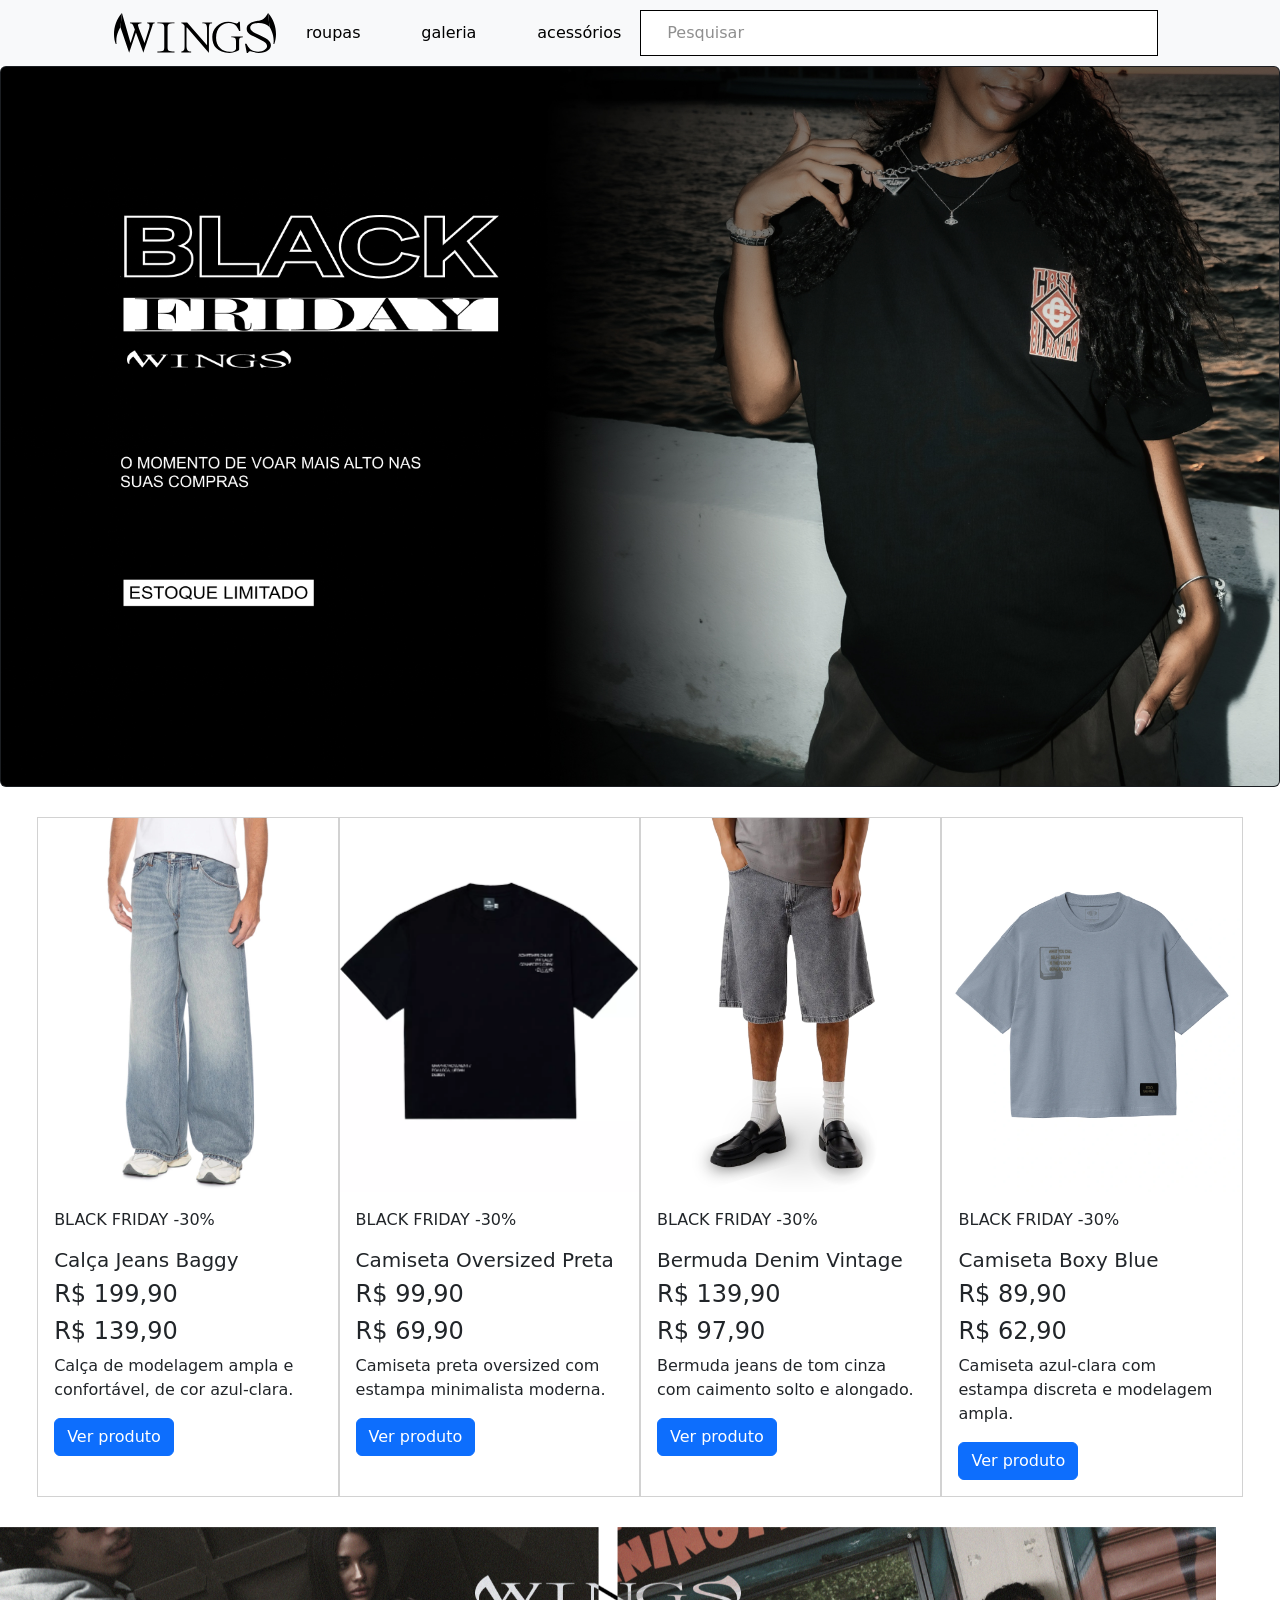
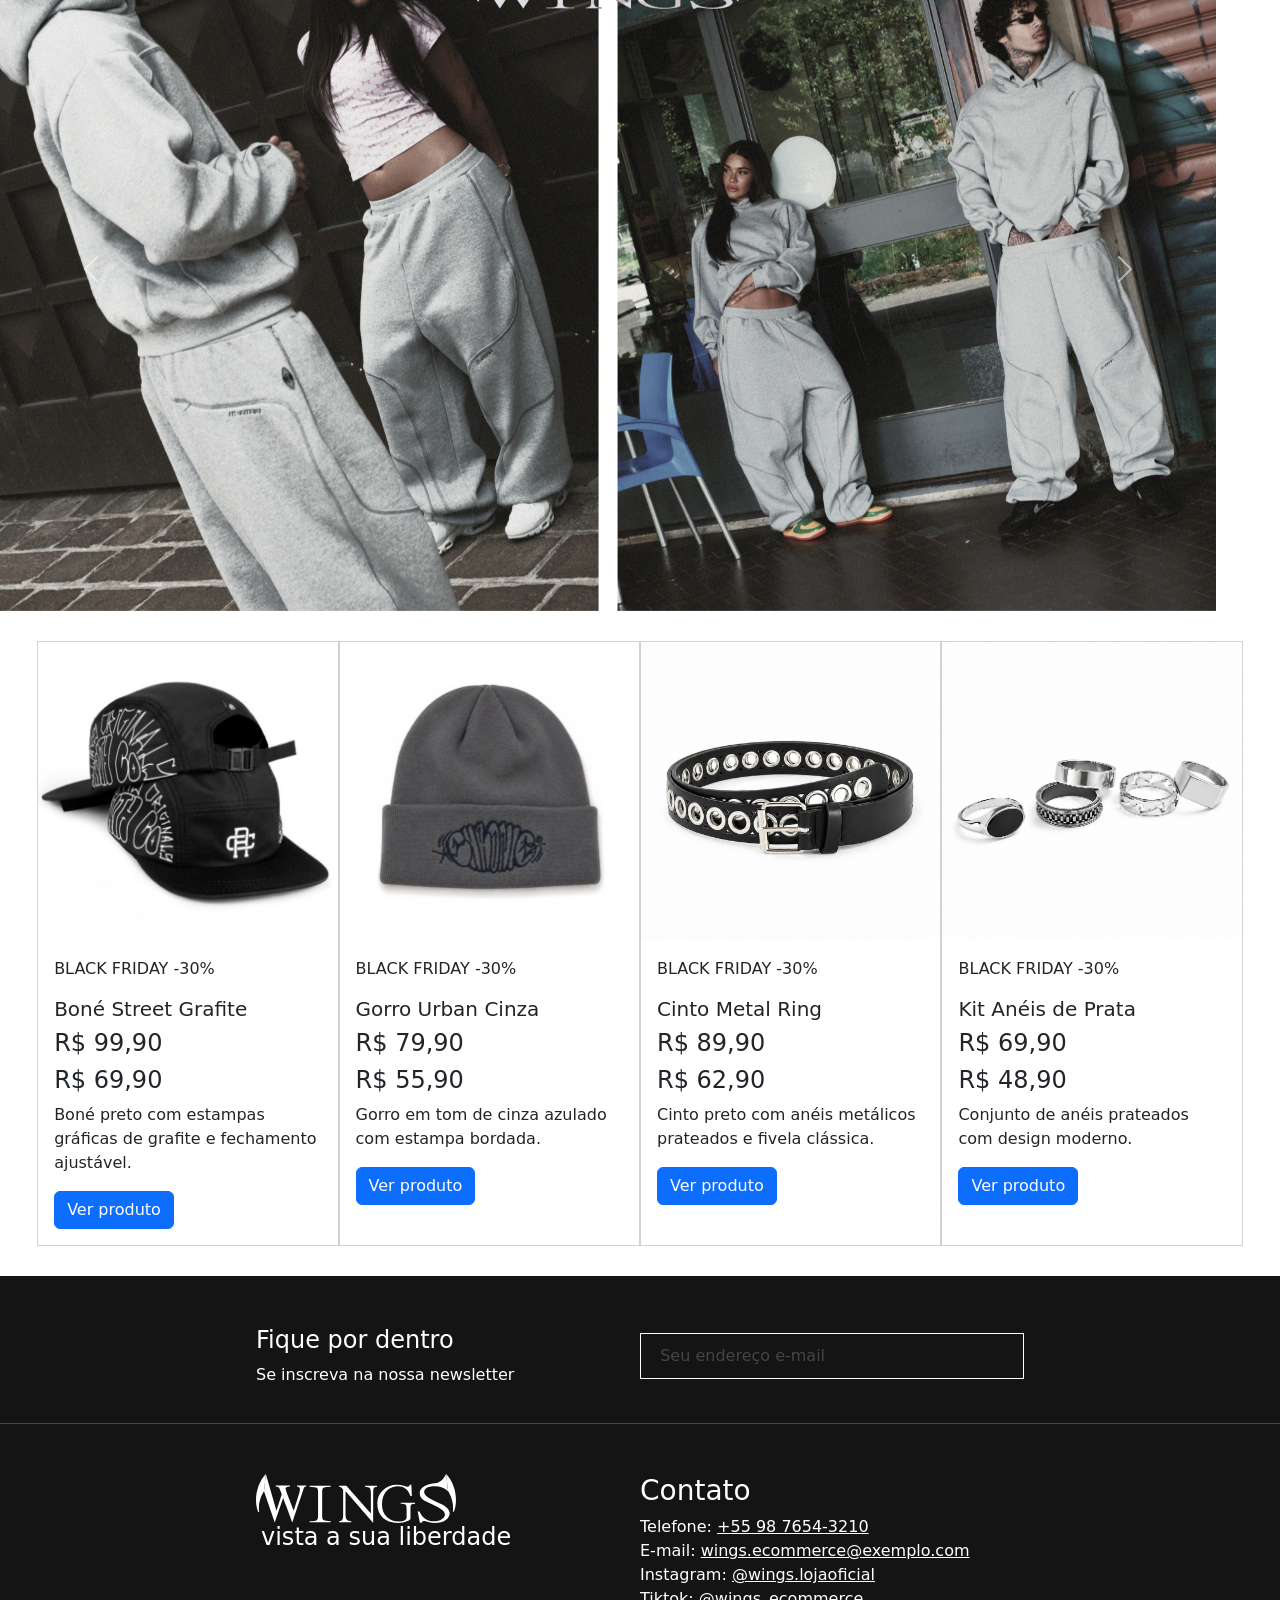
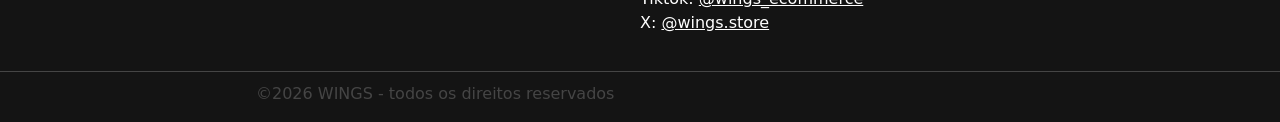
==== commit b73bb3f6: "Revise product details and add Black Friday promotions Updated product cards with new titles, descri" ====
--- a/index.html
+++ b/index.html
@@ -21,9 +21,9 @@
     <div class="nav-items">
       <a href="index.html" class="logo-nav"><img src="img/wings-blogo.svg" alt="logo"></a>
       <div class="nav-links">
-        <a href="#roupas">roupas em destaque</a>
+        <a href="#roupas">roupas</a>
         <a href="#galeria">galeria</a>
-        <a href="#acessorios">acessórios em destaque</a>
+        <a href="#acessorios">acessórios</a>
       </div>
     </div>
 
@@ -50,36 +50,48 @@
   <div class="card produto" style="width: 18rem;">
     <img src="img/calcas.jpg" class="card-img-top" alt="...">
     <div class="card-body">
-      <h5 class="card-title">Card title</h5>
-      <p class="card-text">Some quick example text to build on the card title and make up the bulk of the card’s content.</p>
-      <a href="#" class="btn btn-primary">Go somewhere</a>
+        <p class="desc">BLACK FRIDAY -30%</p>
+        <h5 class="card-title">Calça Jeans Baggy</h5>
+        <h4 class="p1">R$ 199,90</h4>
+        <h4 class="p2">R$ 139,90</h4>
+        <p class="card-text">Calça de modelagem ampla e confortável, de cor azul-clara.</p>
+        <a href="#" class="btn btn-primary">Ver produto</a>
     </div>
   </div>
 
   <div class="card produto" style="width: 18rem;">
     <img src="img/camiseta.webp" class="card-img-top" alt="...">
     <div class="card-body">
-      <h5 class="card-title">Card title</h5>
-      <p class="card-text">Some quick example text to build on the card title and make up the bulk of the card’s content.</p>
-      <a href="#" class="btn btn-primary">Go somewhere</a>
+        <p class="desc">BLACK FRIDAY -30%</p>
+        <h5 class="card-title">Camiseta Oversized Preta</h5>
+        <h4 class="p1">R$ 99,90</h4>
+        <h4 class="p2">R$ 69,90</h4>
+        <p class="card-text">Camiseta preta oversized com estampa minimalista moderna.</p>
+        <a href="#" class="btn btn-primary">Ver produto</a>
     </div>
   </div>
 
   <div class="card produto" style="width: 18rem;">
     <img src="img/shorts.jpg" class="card-img-top" alt="...">
     <div class="card-body">
-      <h5 class="card-title">Card title</h5>
-      <p class="card-text">Some quick example text to build on the card title and make up the bulk of the card’s content.</p>
-      <a href="#" class="btn btn-primary">Go somewhere</a>
+        <p class="desc">BLACK FRIDAY -30%</p>
+        <h5 class="card-title">Bermuda Denim Vintage</h5>
+        <h4 class="p1">R$ 139,90</h4>
+        <h4 class="p2">R$ 97,90</h4>
+        <p class="card-text">Bermuda jeans de tom cinza com caimento solto e alongado.</p>
+        <a href="#" class="btn btn-primary">Ver produto</a>
     </div>
   </div>
 
   <div class="card produto" style="width: 18rem;">
     <img src="img/camiseta2.webp" class="card-img-top" alt="...">
     <div class="card-body">
-      <h5 class="card-title">Card title</h5>
-      <p class="card-text">Some quick example text to build on the card title and make up the bulk of the card’s content.</p>
-      <a href="#" class="btn btn-primary">Go somewhere</a>
+        <p class="desc">BLACK FRIDAY -30%</p>
+        <h5 class="card-title">Camiseta Boxy Blue</h5>
+        <h4 class="p1">R$ 89,90</h4>
+        <h4 class="p2">R$ 62,90</h4>
+        <p class="card-text">Camiseta azul-clara com estampa discreta e modelagem ampla.</p>
+        <a href="#" class="btn btn-primary">Ver produto</a>
     </div>
   </div>
 
@@ -119,37 +131,49 @@
     <div class="card produto" style="width: 18rem;">
       <img src="img/bone.jpg" class="card-img-top" alt="...">
       <div class="card-body">
-        <h5 class="card-title">Card title</h5>
-        <p class="card-text">Some quick example text to build on the card title and make up the bulk of the card’s content.</p>
-        <a href="#" class="btn btn-primary">Go somewhere</a>
+        <p class="desc">BLACK FRIDAY -30%</p>
+        <h5 class="card-title">Boné Street Grafite</h5>
+        <h4 class="p1">R$ 99,90</h4>
+        <h4 class="p2">R$ 69,90</h4>
+        <p class="card-text">Boné preto com estampas gráficas de grafite e fechamento ajustável.</p>
+        <a href="#" class="btn btn-primary">Ver produto</a>
       </div>
     </div>
 
     <div class="card produto" style="width: 18rem;">
       <img src="img/touca.jpg" class="card-img-top" alt="...">
       <div class="card-body">
-        <h5 class="card-title">Card title</h5>
-        <p class="card-text">Some quick example text to build on the card title and make up the bulk of the card’s content.</p>
-        <a href="#" class="btn btn-primary">Go somewhere</a>
+        <p class="desc">BLACK FRIDAY -30%</p>
+        <h5 class="card-title">Gorro Urban Cinza</h5>
+        <h4 class="p1">R$ 79,90</h4>
+        <h4 class="p2">R$ 55,90</h4>
+        <p class="card-text">Gorro em tom de cinza azulado com estampa bordada.</p>
+        <a href="#" class="btn btn-primary">Ver produto</a>
       </div>
     </div>
 
     <div class="card produto" style="width: 18rem;">
       <img src="img/cinto.png" class="card-img-top" alt="...">
       <div class="card-body">
-        <h5 class="card-title">Card title</h5>
-        <p class="card-text">Some quick example text to build on the card title and make up the bulk of the card’s content.</p>
-        <a href="#" class="btn btn-primary">Go somewhere</a>
+        <p class="desc">BLACK FRIDAY -30%</p>
+        <h5 class="card-title">Cinto Metal Ring</h5>
+        <h4 class="p1">R$ 89,90</h4>
+        <h4 class="p2">R$ 62,90</h4>
+        <p class="card-text">Cinto preto com anéis metálicos prateados e fivela clássica.</p>
+        <a href="#" class="btn btn-primary">Ver produto</a>
       </div>
     </div>
 
     <div class="card produto" style="width: 18rem;">
       <img src="img/aneis.png" class="card-img-top" alt="...">
       <div class="card-body">
-        <h5 class="card-title">Card title</h5>
-        <p class="card-text">Some quick example text to build on the card title and make up the bulk of the card’s content.</p>
-        <a href="#" class="btn btn-primary">Go somewhere</a>
-    </div>
+        <p class="desc">BLACK FRIDAY -30%</p>
+        <h5 class="card-title">Kit Anéis de Prata</h5>
+        <h4 class="p1">R$ 69,90</h4>
+        <h4 class="p2">R$ 48,90</h4>
+        <p class="card-text">Conjunto de anéis prateados com design moderno.</p>
+        <a href="#" class="btn btn-primary">Ver produto</a>
+      </div>
     </div>
 
 </div>
